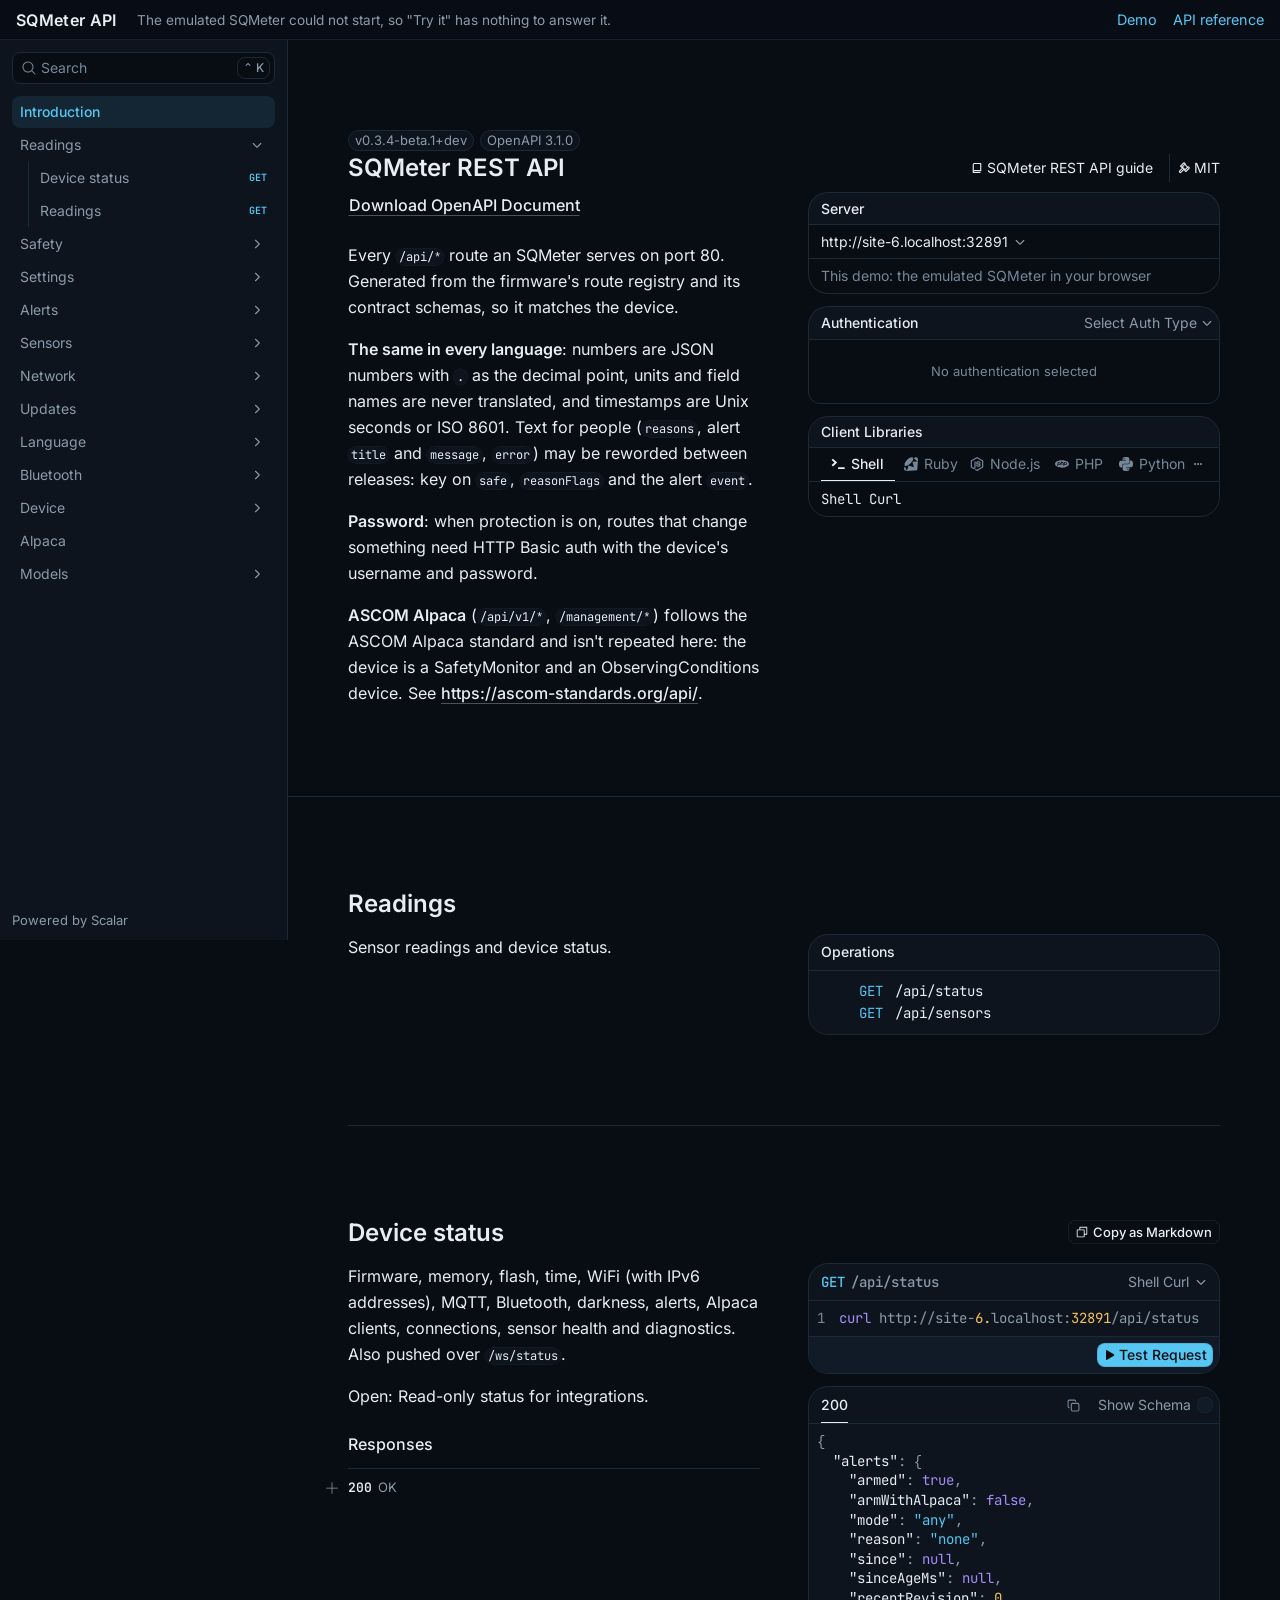
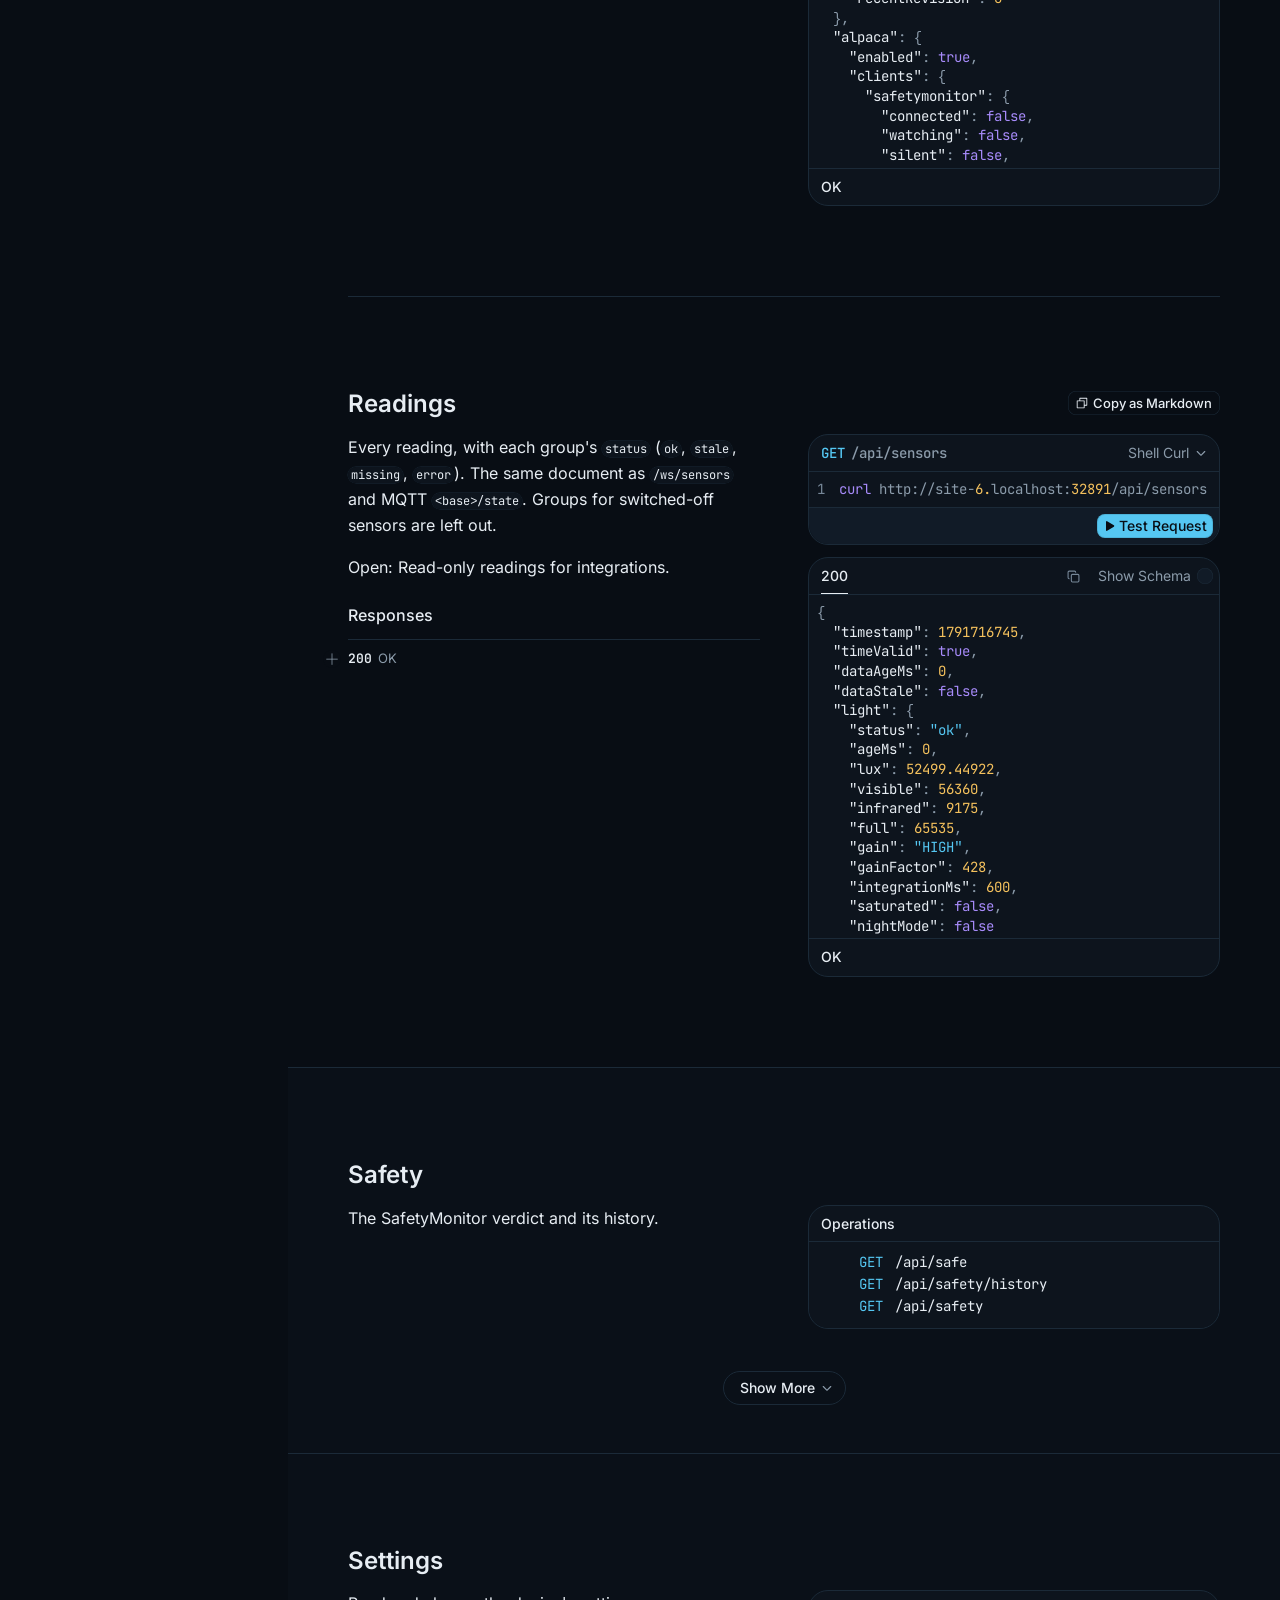
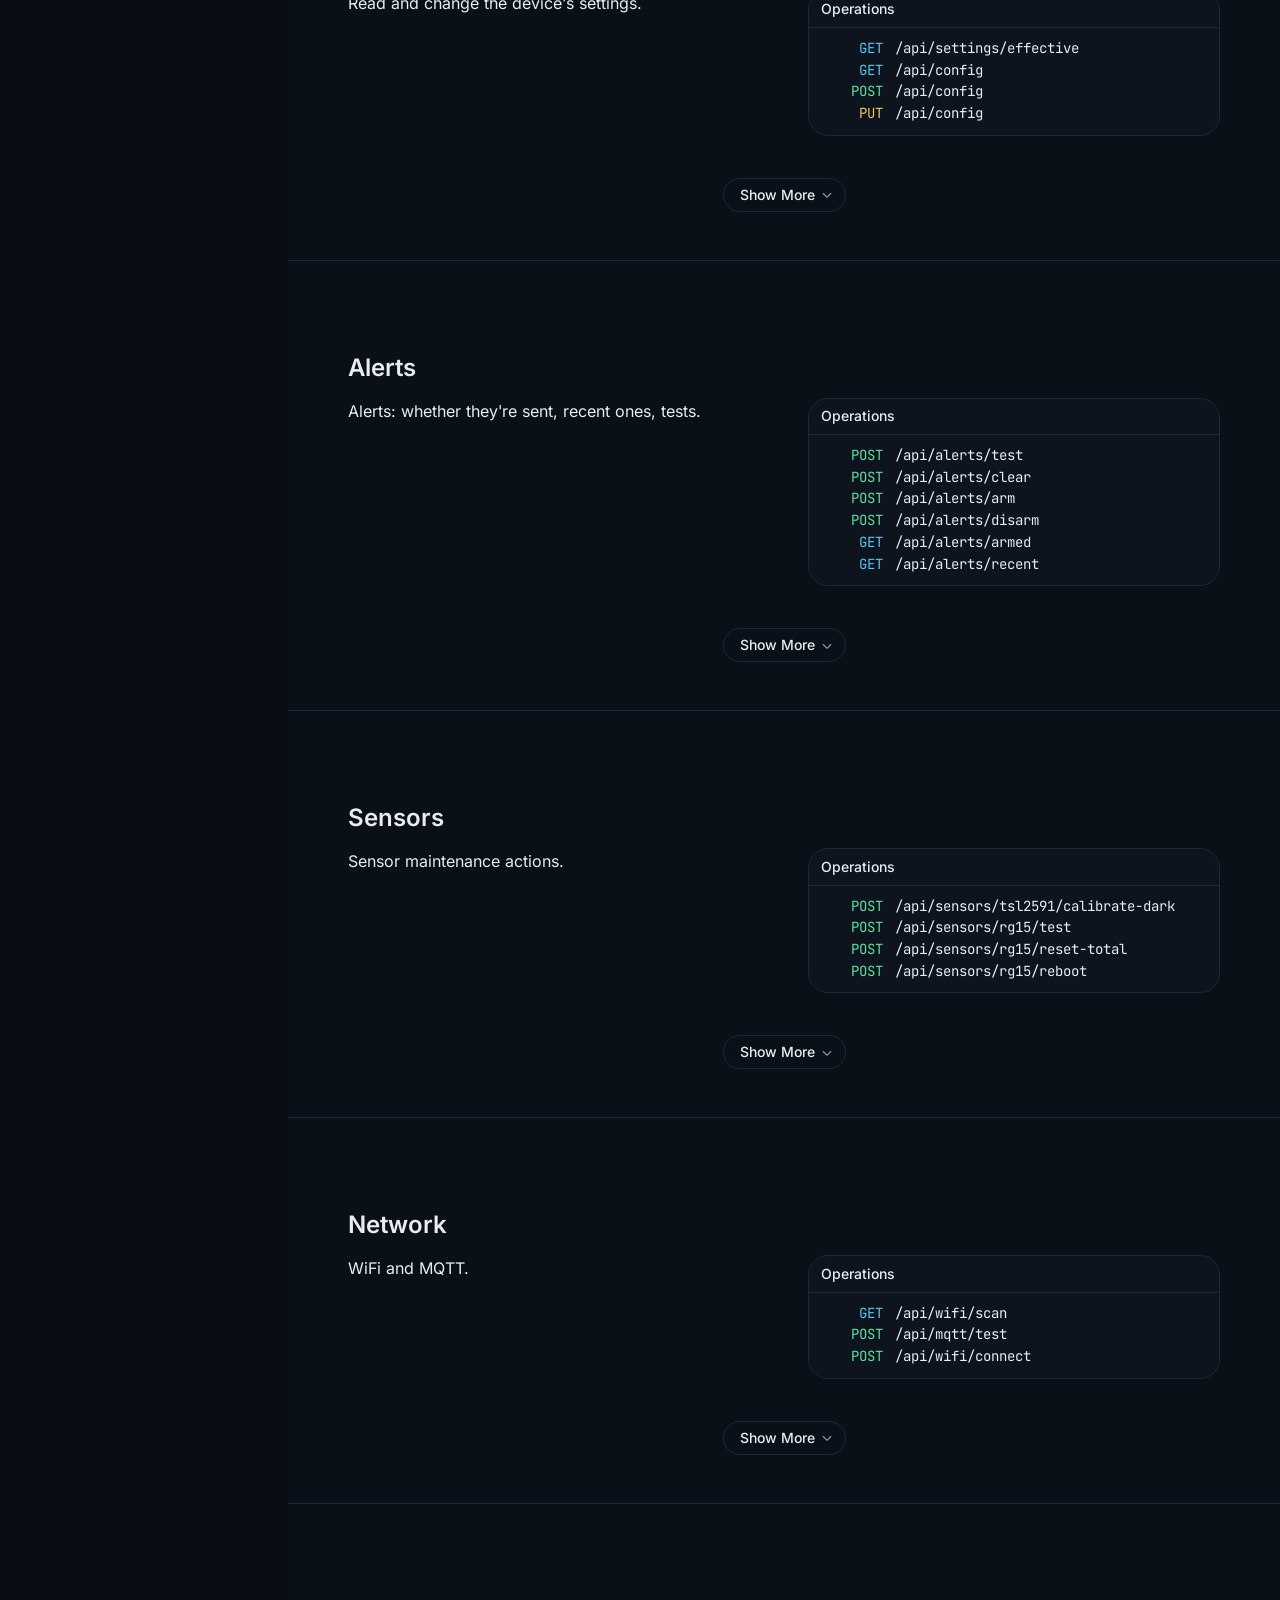
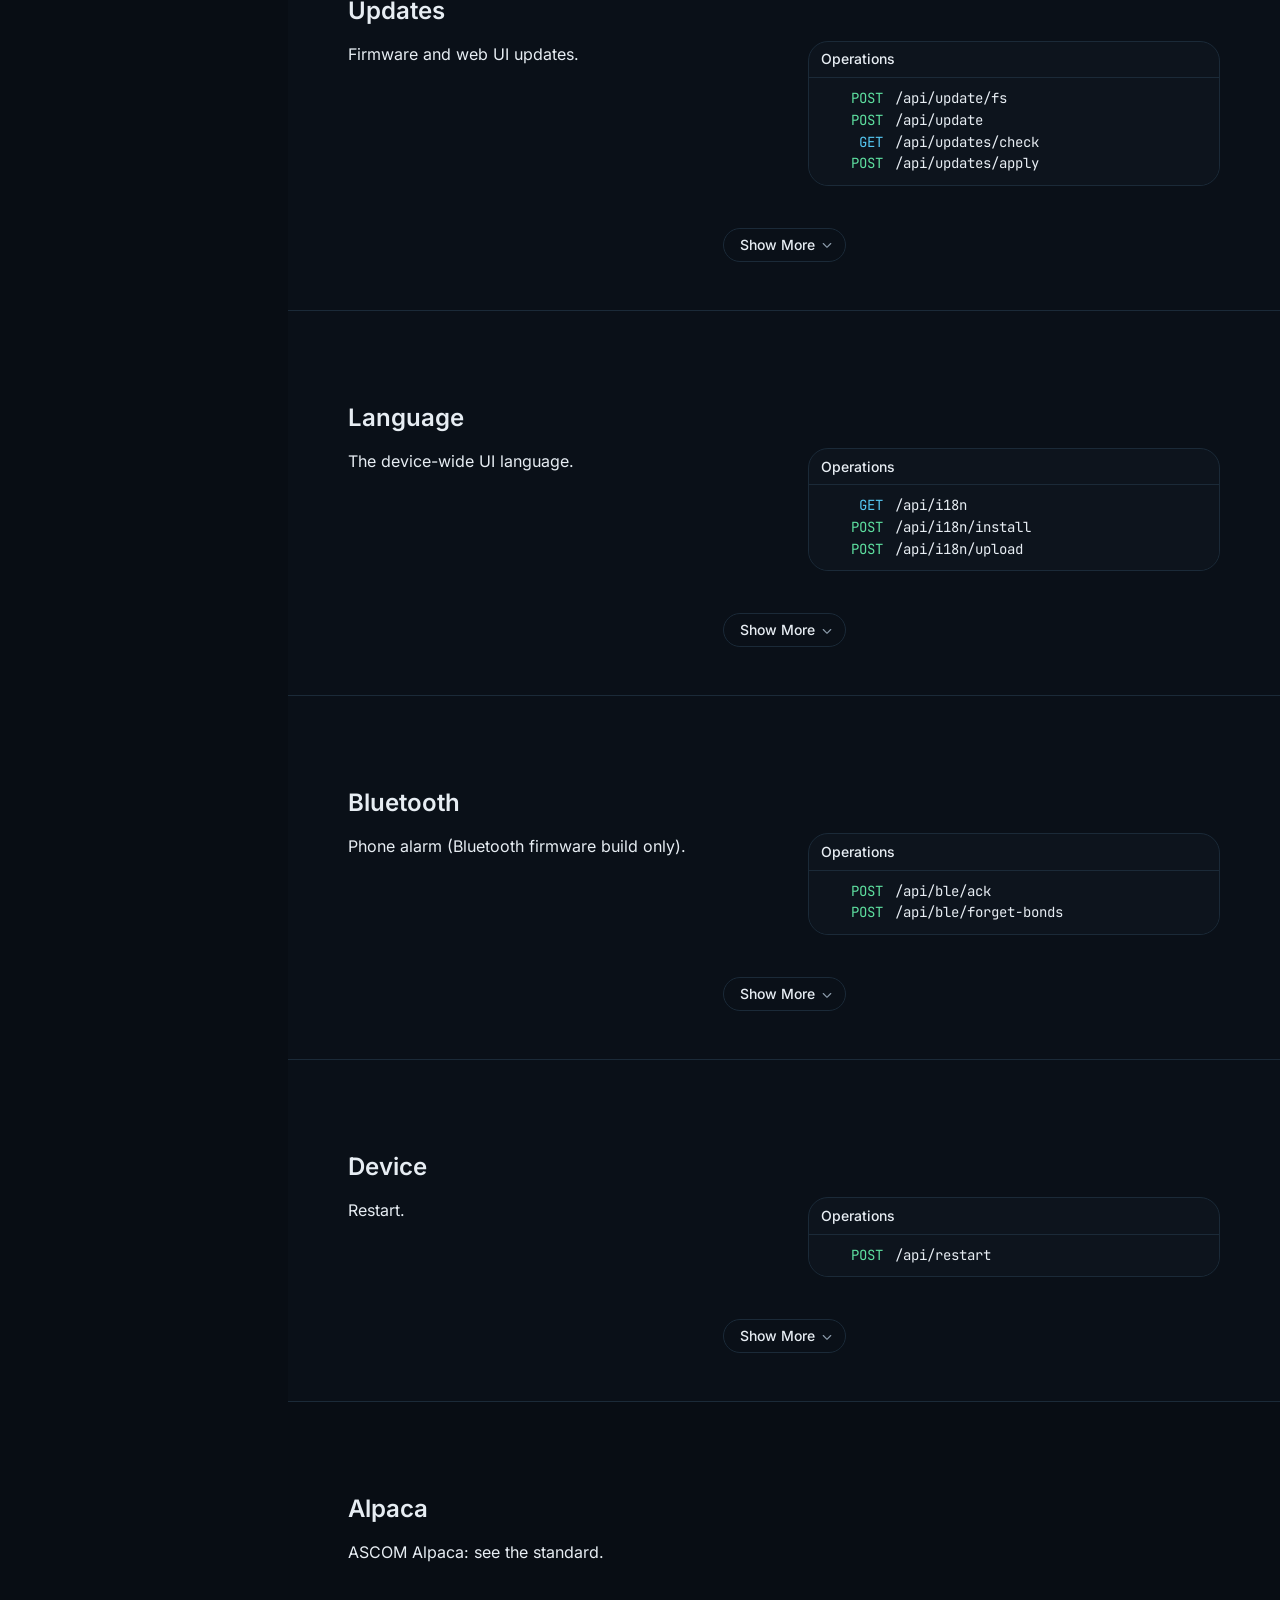
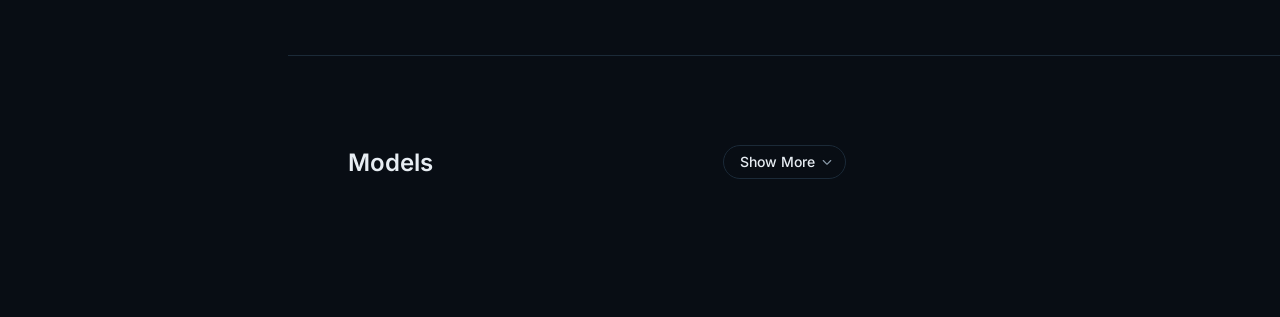
==== explorer/index.html @ 3a02ac3b "Demo from DeanJ87/SQMeter@f4f92ca0ae5bcb62dd432f204f128cf1f8c857c9 DeanJ87/SQMeter@f4f92ca0ae5bcb62d" ====
<!doctype html>
<html lang="en" class="dark-mode">
  <head>
    <meta http-equiv="Content-Security-Policy" content="default-src 'self'; connect-src 'self' ws: wss: https://ntfy.sh https://api.pushover.net; script-src 'self' 'wasm-unsafe-eval'; style-src 'self' 'unsafe-inline'; img-src 'self' data:; font-src 'self'; worker-src 'self'">
    <meta charset="UTF-8" />
    <meta name="viewport" content="width=device-width, initial-scale=1.0" />
    <meta name="description" content="Try SQMeter in your browser: the real firmware logic on an emulated device, no hardware needed." />
    <link rel="icon" type="image/svg+xml" href="../favicon.svg" />
    <link rel="icon" type="image/png" sizes="32x32" href="../favicon-32.png" />
    <title>SQMeter Demo</title>
    <script type="module" crossorigin src="/assets/explorer-Ccxjv2ho.js"></script>
    <link rel="modulepreload" crossorigin href="/assets/rolldown-runtime-DwynqlJ6.js">
    <link rel="modulepreload" crossorigin href="/assets/preload-helper-CR3Wnbtu.js">
    <link rel="modulepreload" crossorigin href="/assets/reactivity.esm-bundler-Cusk95R3.js">
    <link rel="modulepreload" crossorigin href="/assets/request-example-DVDm0joC.js">
    <link rel="modulepreload" crossorigin href="/assets/runtime-core.esm-bundler-DZ5nVUpw.js">
    <link rel="modulepreload" crossorigin href="/assets/markdown-J0YAlnKa.js">
    <link rel="modulepreload" crossorigin href="/assets/browser-DLyUGsI3.js">
    <link rel="modulepreload" crossorigin href="/assets/schemas-IX6pyisn.js">
    <link rel="modulepreload" crossorigin href="/assets/workspace-events-Dl--DY7N.js">
    <link rel="stylesheet" crossorigin href="/assets/explorer-tg4Sq6EZ.css">
    <link rel="apple-touch-icon" href="/apple-touch-icon.png" />
    <meta property="og:type" content="website" />
    <meta property="og:site_name" content="SQMeter" />
    <meta property="og:title" content="SQMeter Demo" />
    <meta property="og:description" content="Try SQMeter in your browser: the real firmware logic on an emulated device, no hardware needed." />
    <meta property="og:url" content="https://demo.sqmeter.dev/" />
    <meta property="og:image" content="https://demo.sqmeter.dev/og-card.png" />
    <meta property="og:image:width" content="1280" />
    <meta property="og:image:height" content="640" />
    <meta property="og:image:alt" content="SQMeter: open-hardware sky quality meter for the ESP32" />
    <meta name="twitter:card" content="summary_large_image" />
  </head>
  <body>
    <header class="explorer-bar">
      <span class="explorer-brand">SQMeter API</span>
      <span class="explorer-note" id="explorer-note"
        >Requests go to the demo's emulated SQMeter in this browser. Nothing is sent anywhere.</span
      >
      <nav class="explorer-links" aria-label="Explorer">
        <a href="../">Demo</a>
        <a id="explorer-docs" href="https://sqmeter.dev/api/reference/">API reference</a>
      </nav>
    </header>
    <main id="explorer" aria-label="API explorer"></main>
  </body>
</html>
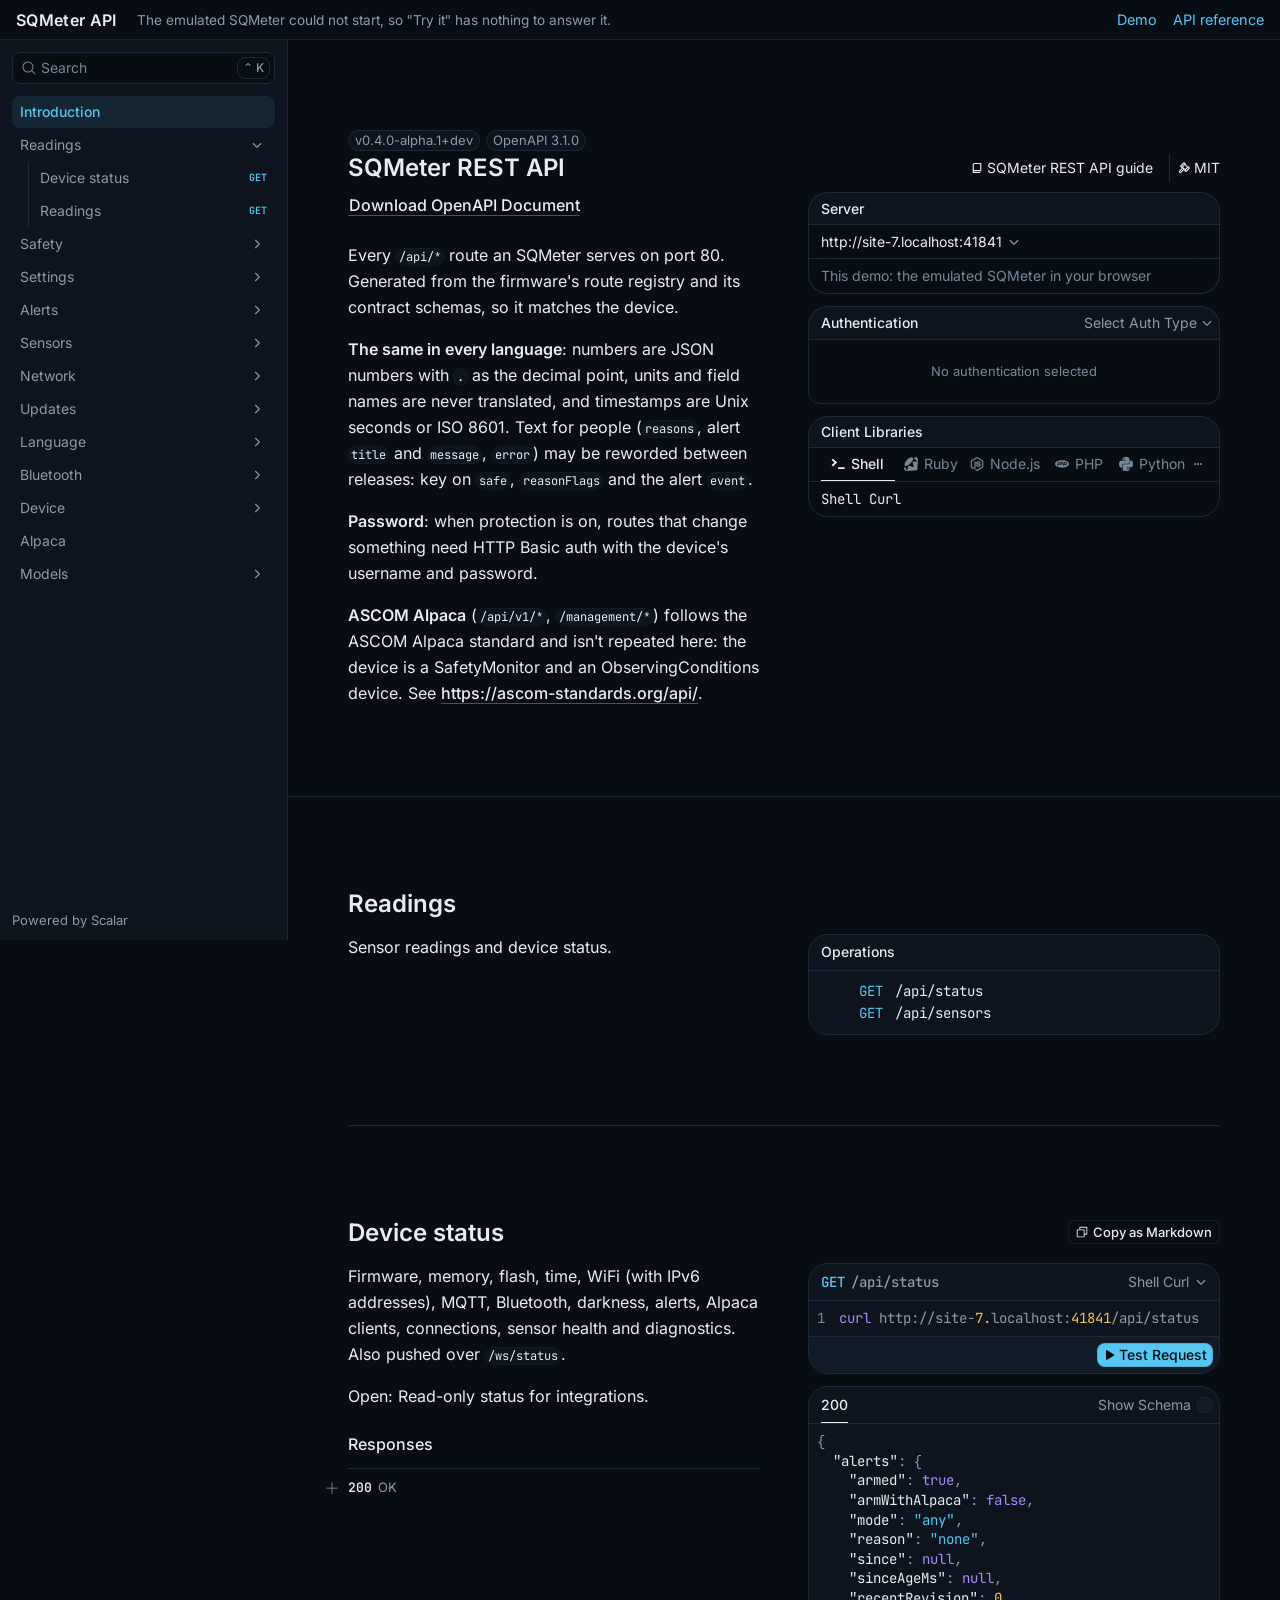
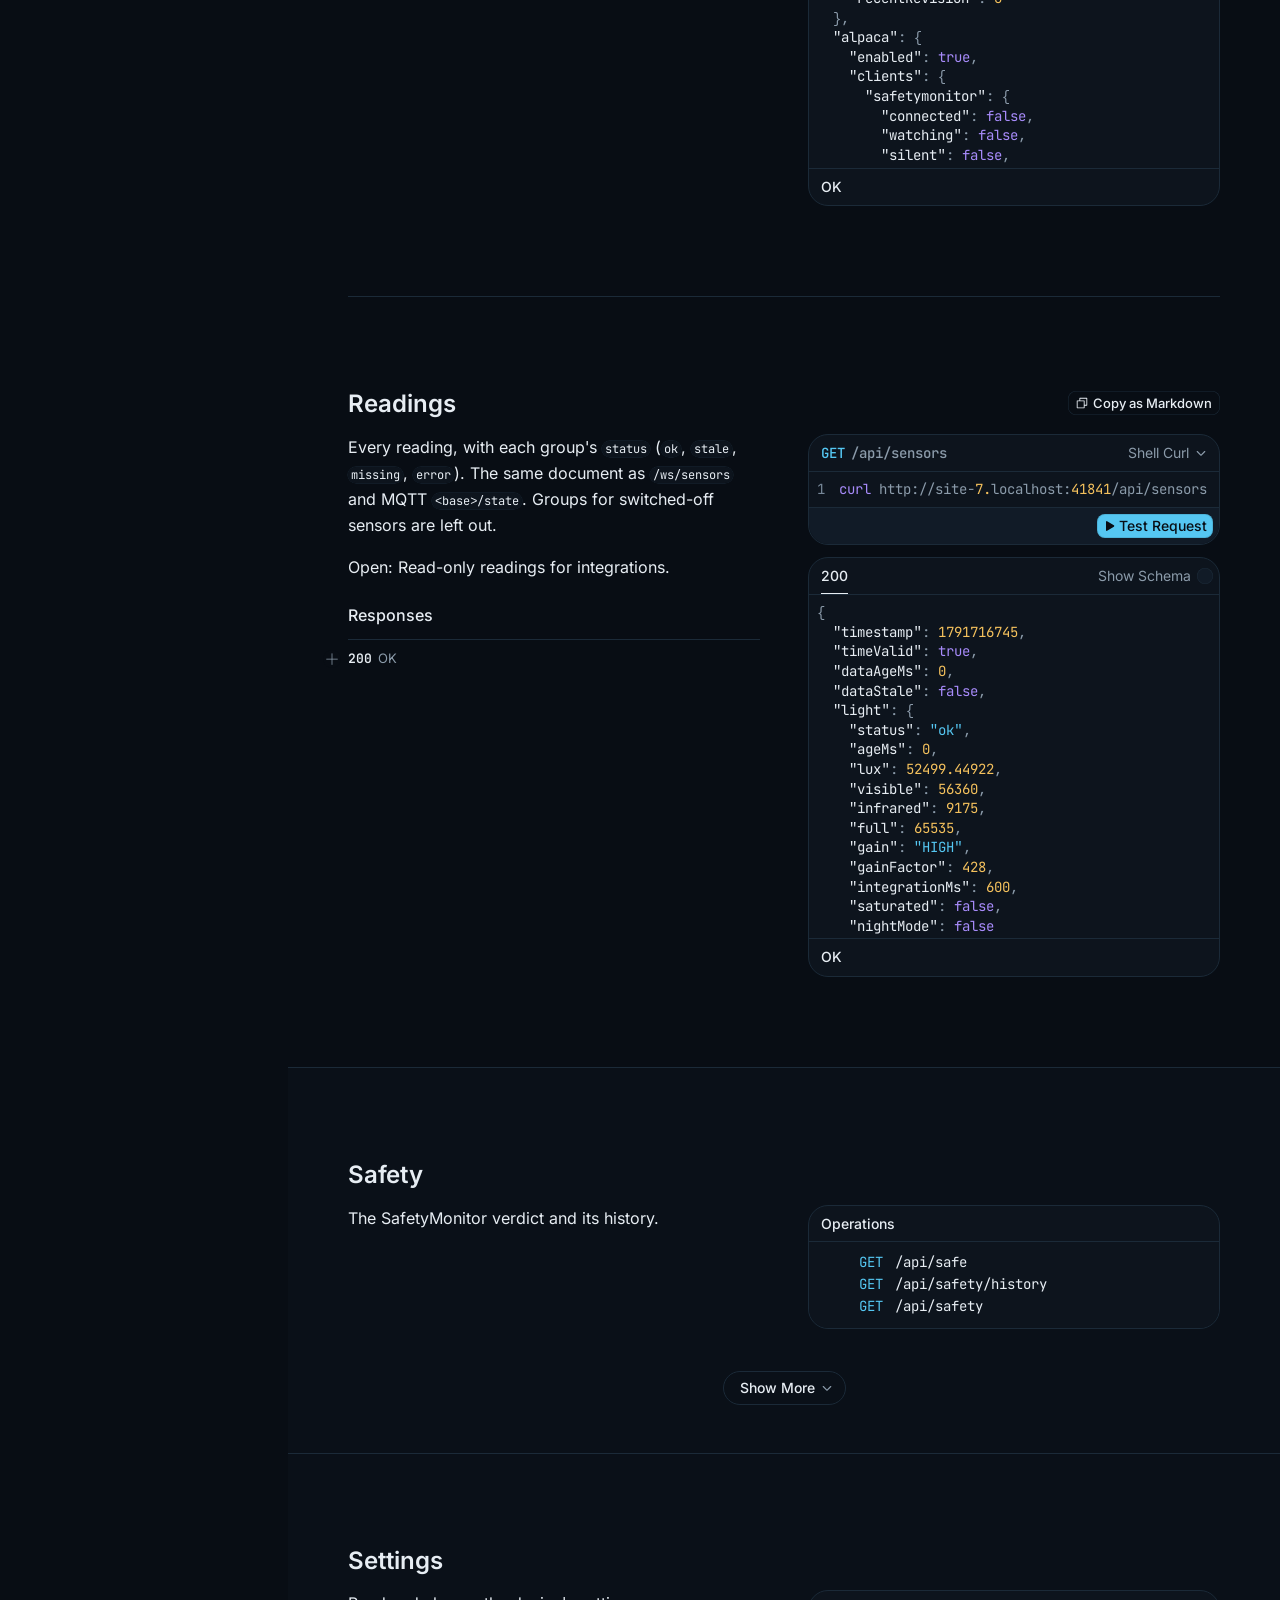
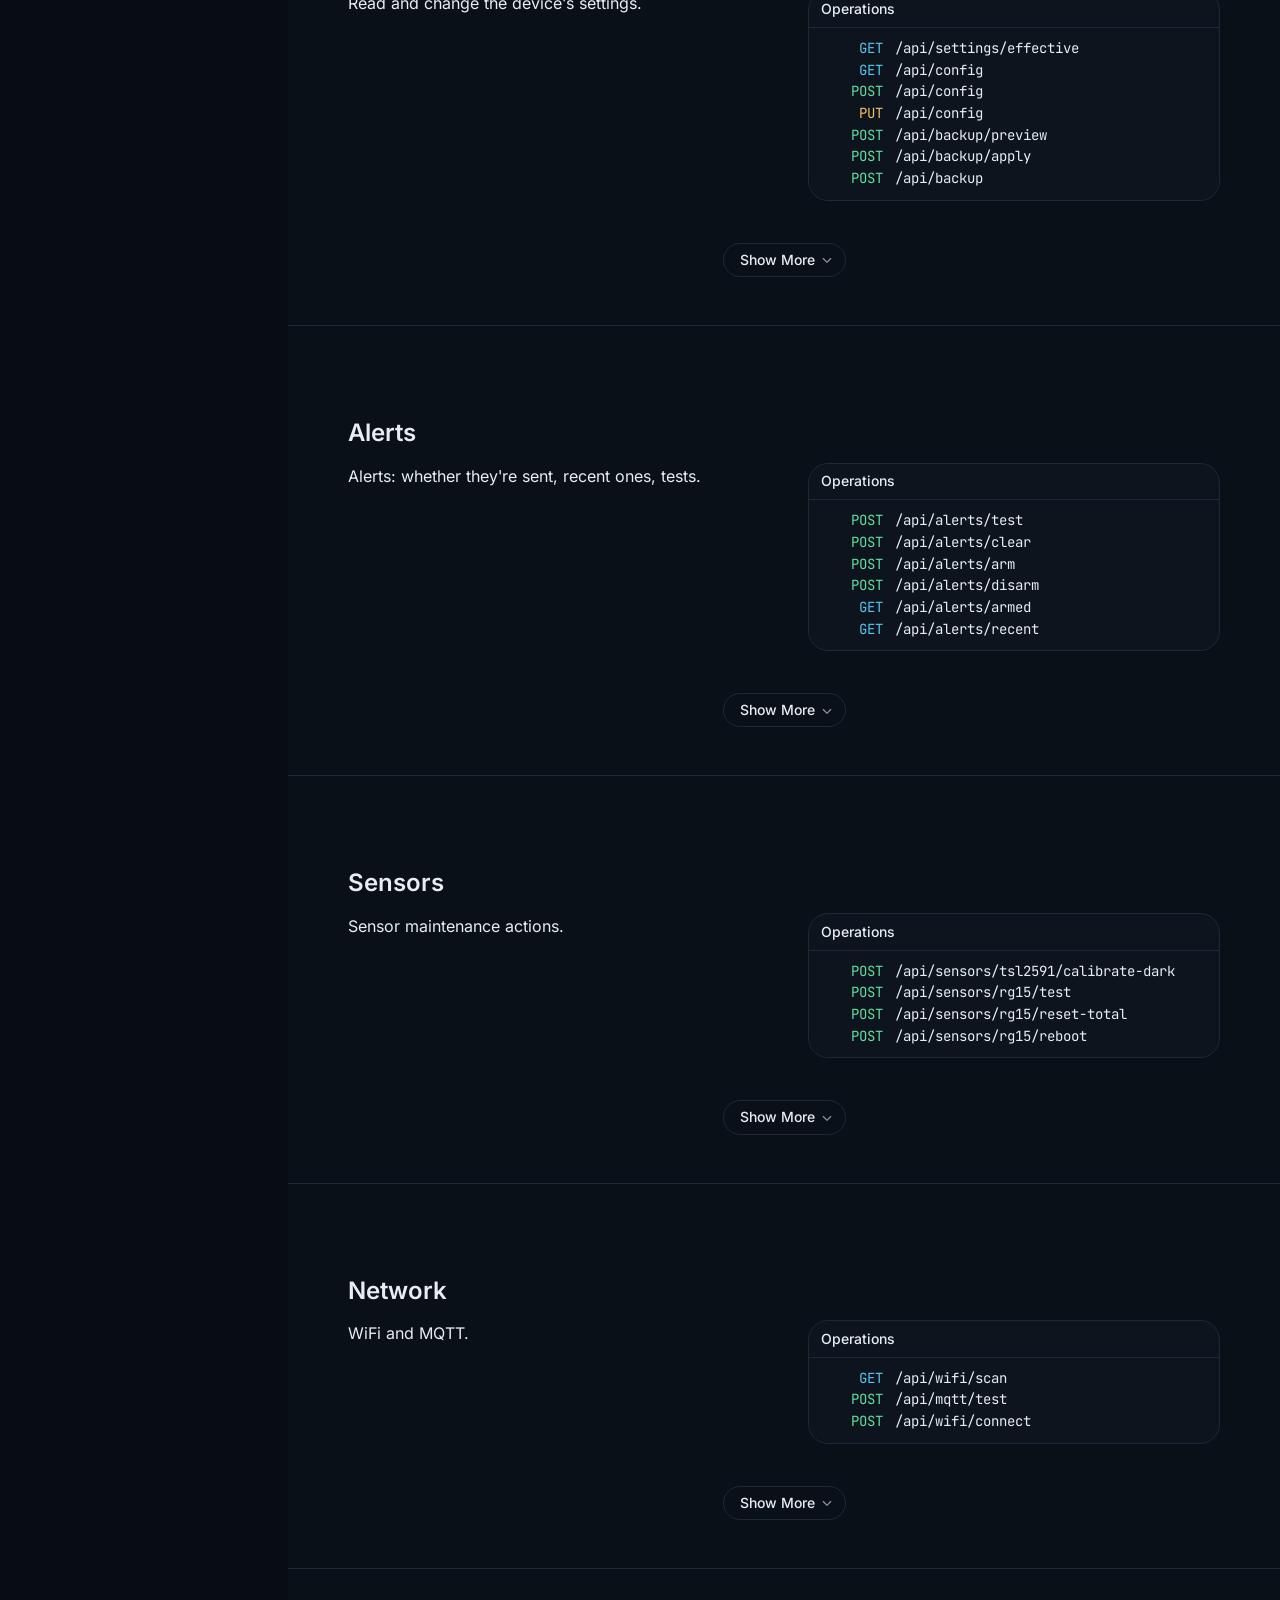
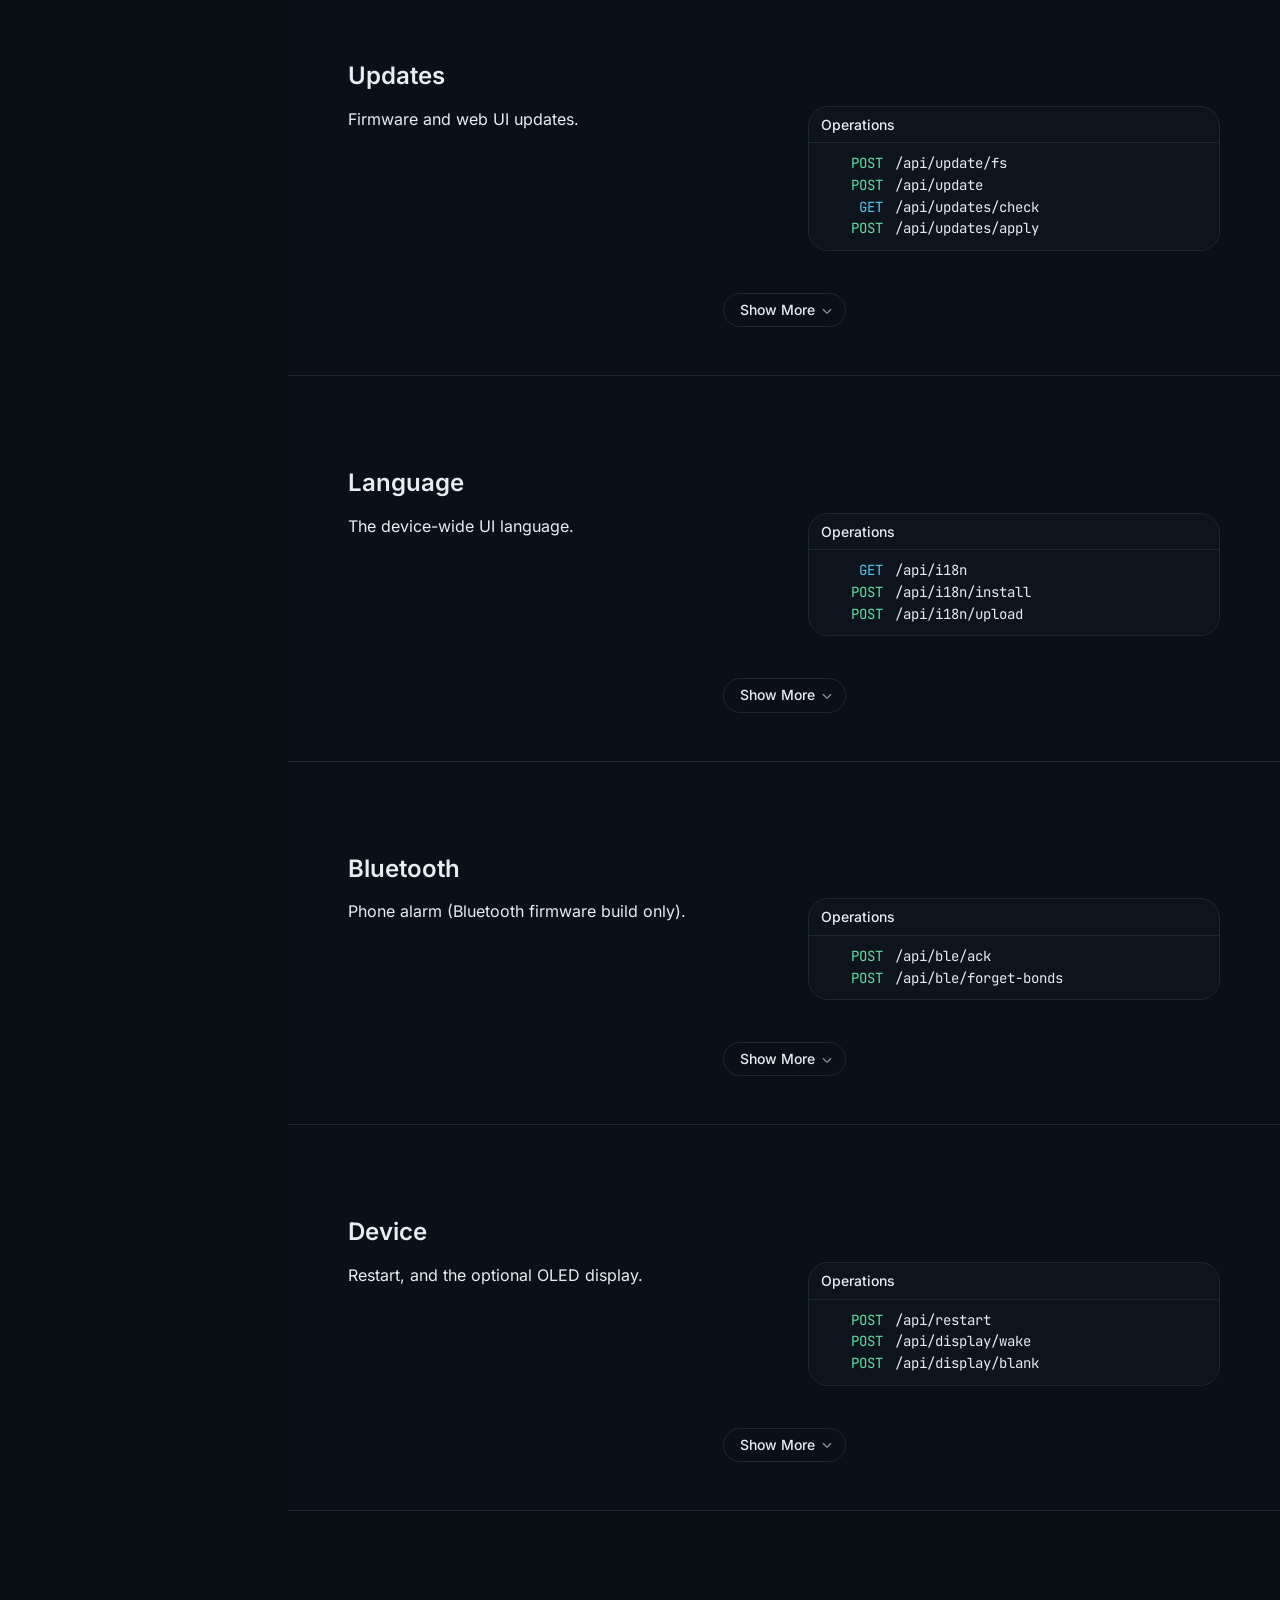
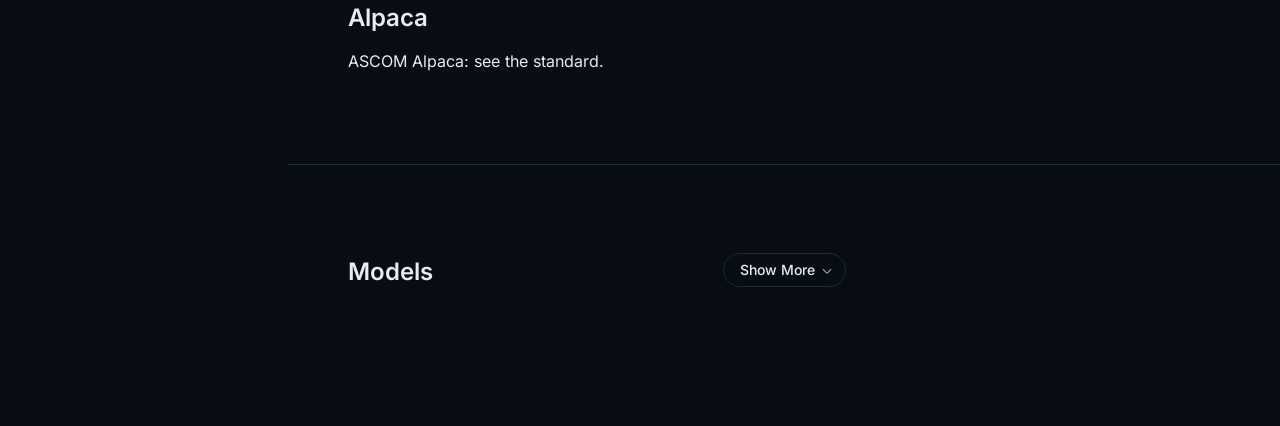
==== commit e260fae8: "Demo from DeanJ87/SQMeter@908d127d90614e9f1efe5915acbbc995525ab1c3 DeanJ87/SQMeter@908d127d90614e9f1" ====
--- a/explorer/index.html
+++ b/explorer/index.html
@@ -8,17 +8,17 @@
     <link rel="icon" type="image/svg+xml" href="../favicon.svg" />
     <link rel="icon" type="image/png" sizes="32x32" href="../favicon-32.png" />
     <title>SQMeter Demo</title>
-    <script type="module" crossorigin src="/assets/explorer-Ccxjv2ho.js"></script>
-    <link rel="modulepreload" crossorigin href="/assets/rolldown-runtime-DwynqlJ6.js">
-    <link rel="modulepreload" crossorigin href="/assets/preload-helper-CR3Wnbtu.js">
+    <script type="module" crossorigin src="/assets/explorer-Cro9qjR5.js"></script>
+    <link rel="modulepreload" crossorigin href="/assets/rolldown-runtime-DcNxTHDL.js">
+    <link rel="modulepreload" crossorigin href="/assets/preload-helper-D2_Bp7IV.js">
     <link rel="modulepreload" crossorigin href="/assets/reactivity.esm-bundler-Cusk95R3.js">
-    <link rel="modulepreload" crossorigin href="/assets/request-example-DVDm0joC.js">
-    <link rel="modulepreload" crossorigin href="/assets/runtime-core.esm-bundler-DZ5nVUpw.js">
-    <link rel="modulepreload" crossorigin href="/assets/markdown-J0YAlnKa.js">
-    <link rel="modulepreload" crossorigin href="/assets/browser-DLyUGsI3.js">
+    <link rel="modulepreload" crossorigin href="/assets/slugger-BxZCzVq-.js">
+    <link rel="modulepreload" crossorigin href="/assets/runtime-core.esm-bundler-D2pYMorv.js">
+    <link rel="modulepreload" crossorigin href="/assets/markdown-BnHeW0U_.js">
+    <link rel="modulepreload" crossorigin href="/assets/browser-DCuMB5OQ.js">
     <link rel="modulepreload" crossorigin href="/assets/schemas-IX6pyisn.js">
-    <link rel="modulepreload" crossorigin href="/assets/workspace-events-Dl--DY7N.js">
-    <link rel="stylesheet" crossorigin href="/assets/explorer-tg4Sq6EZ.css">
+    <link rel="modulepreload" crossorigin href="/assets/workspace-events-CCbs5kCu.js">
+    <link rel="stylesheet" crossorigin href="/assets/explorer-CVjiwt5N.css">
     <link rel="apple-touch-icon" href="/apple-touch-icon.png" />
     <meta property="og:type" content="website" />
     <meta property="og:site_name" content="SQMeter" />
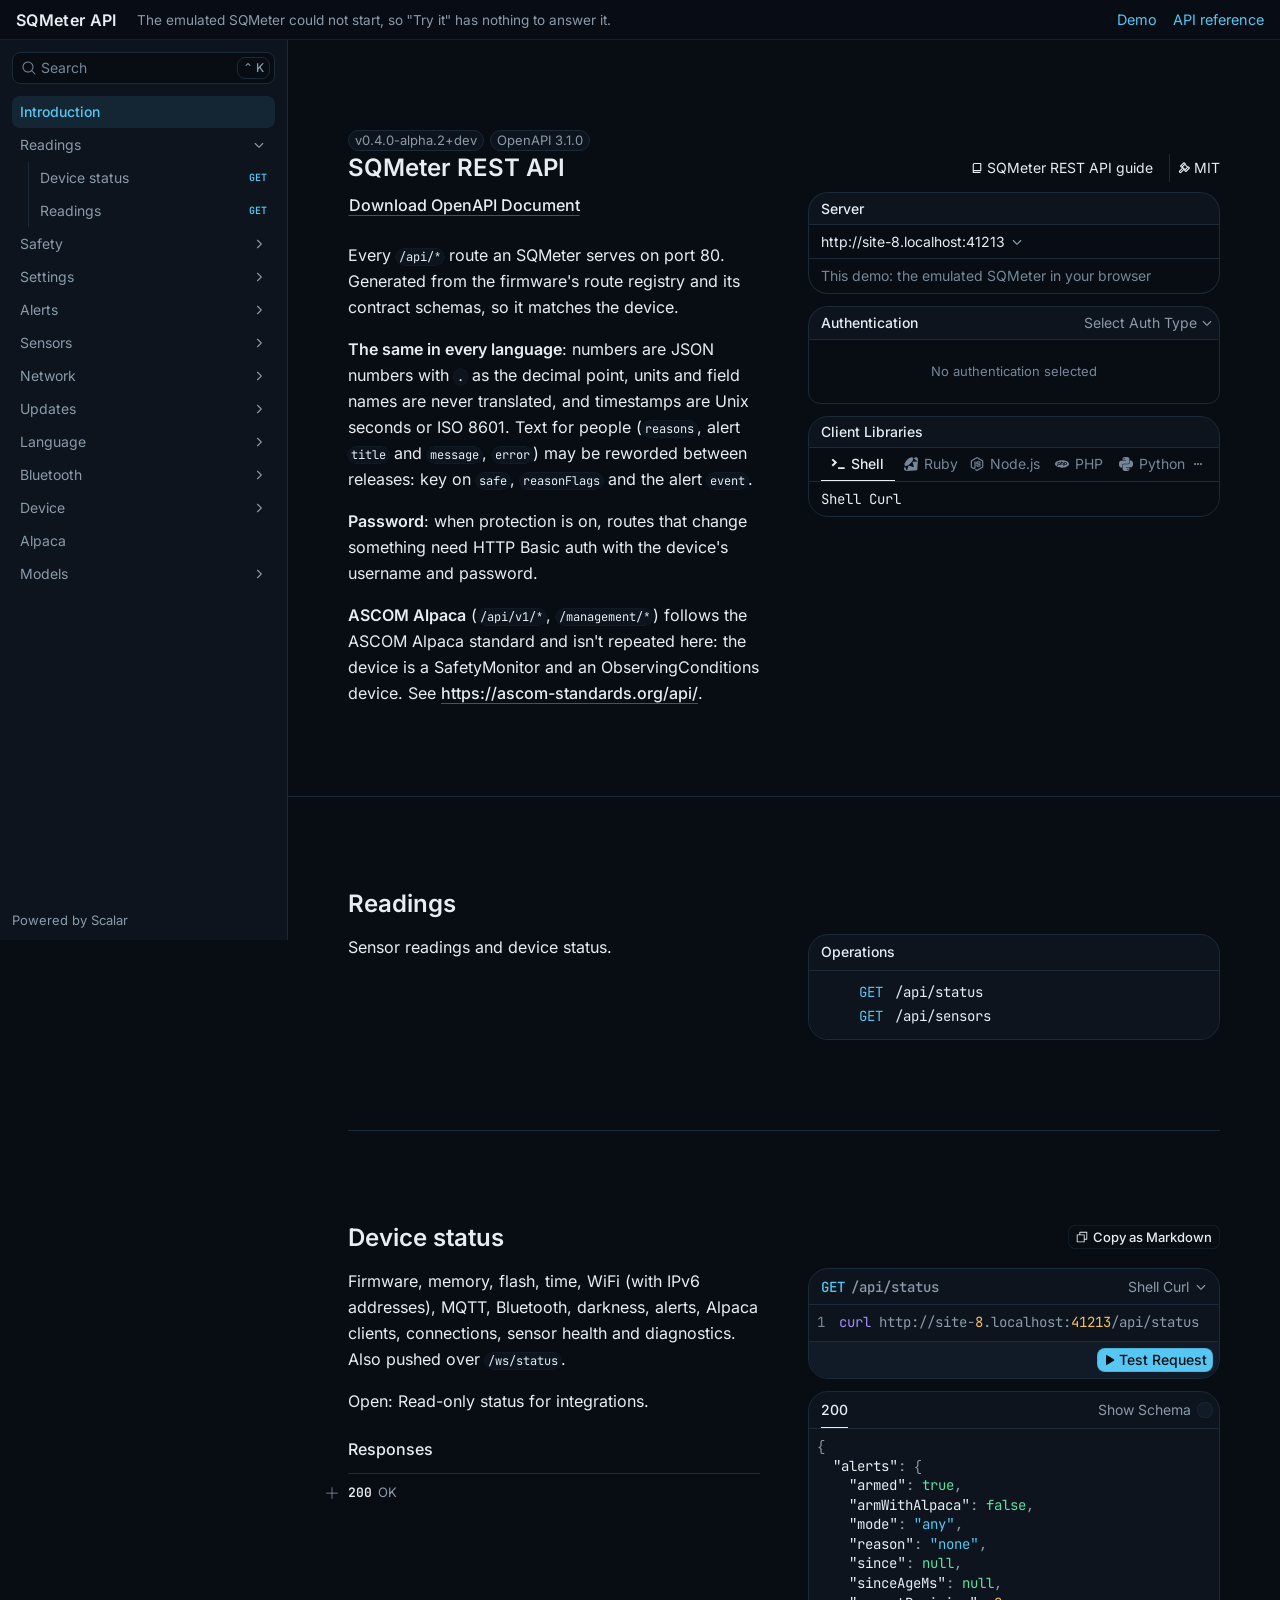
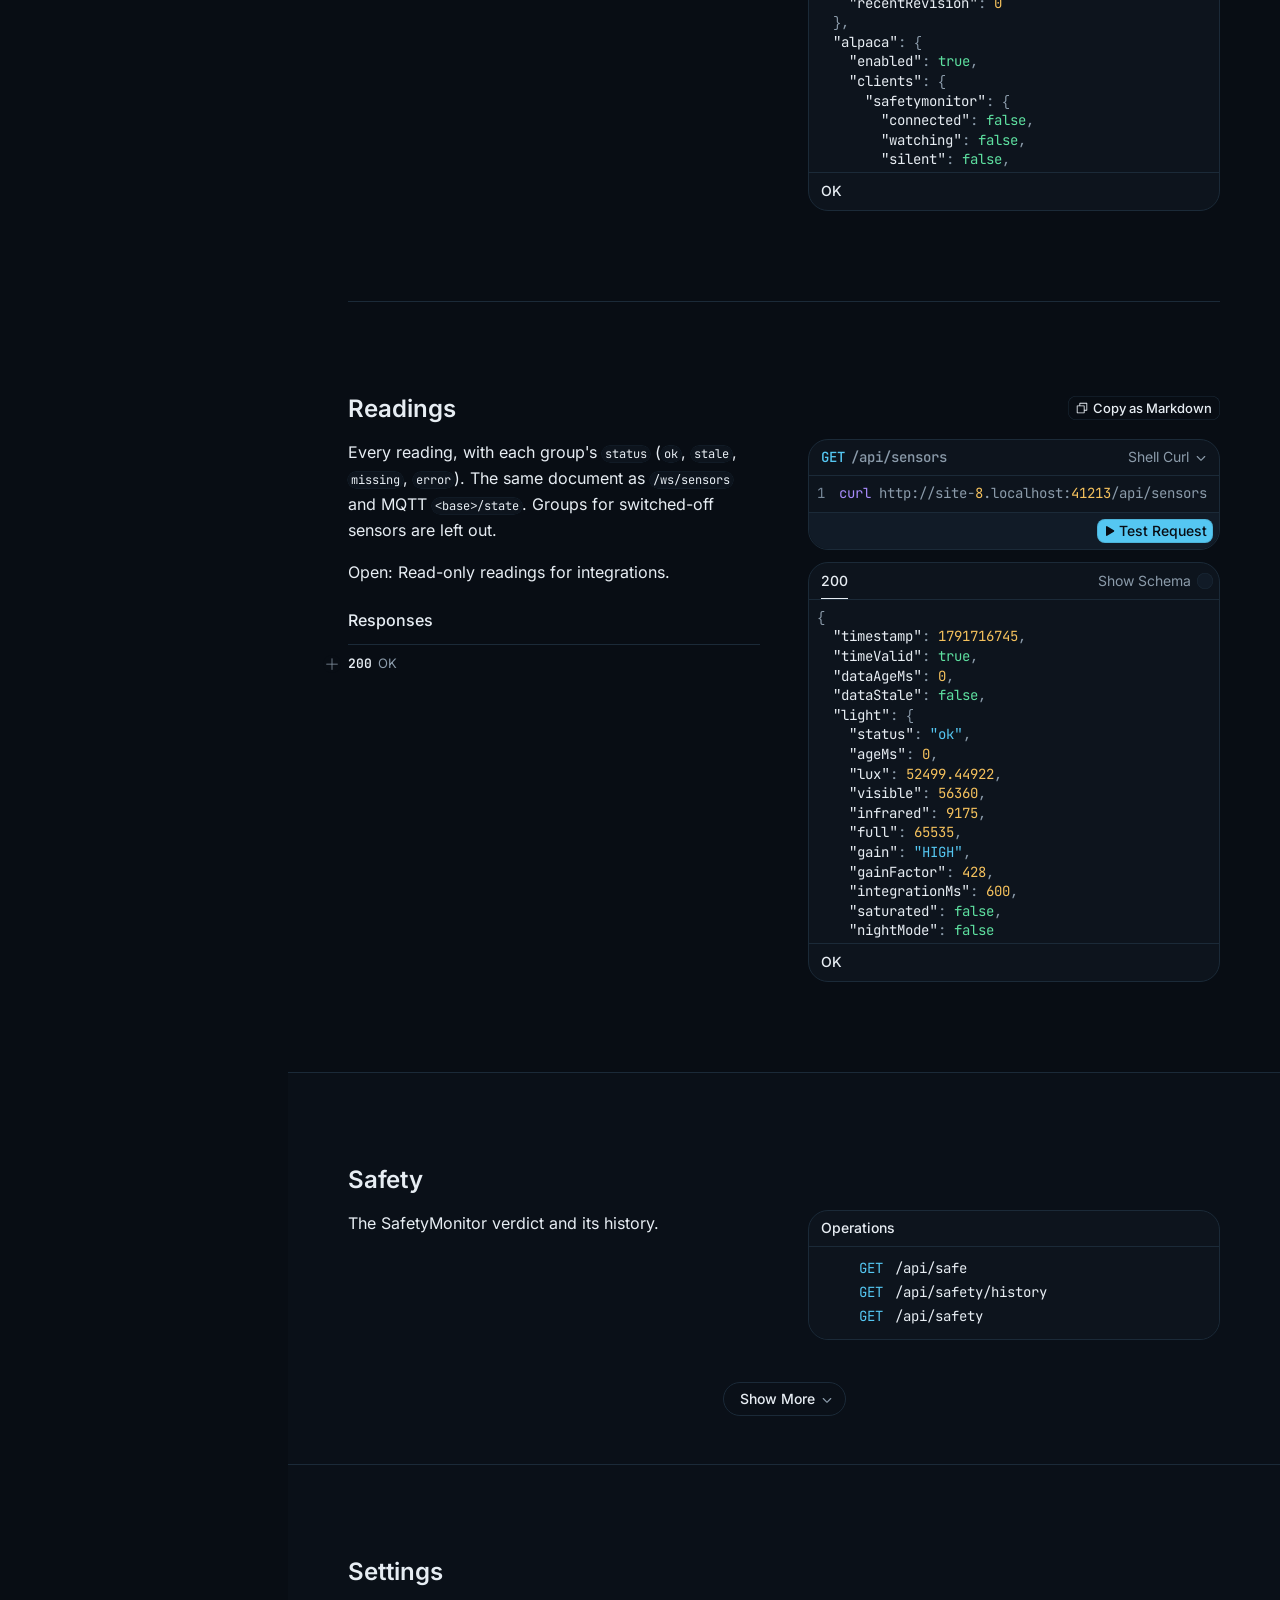
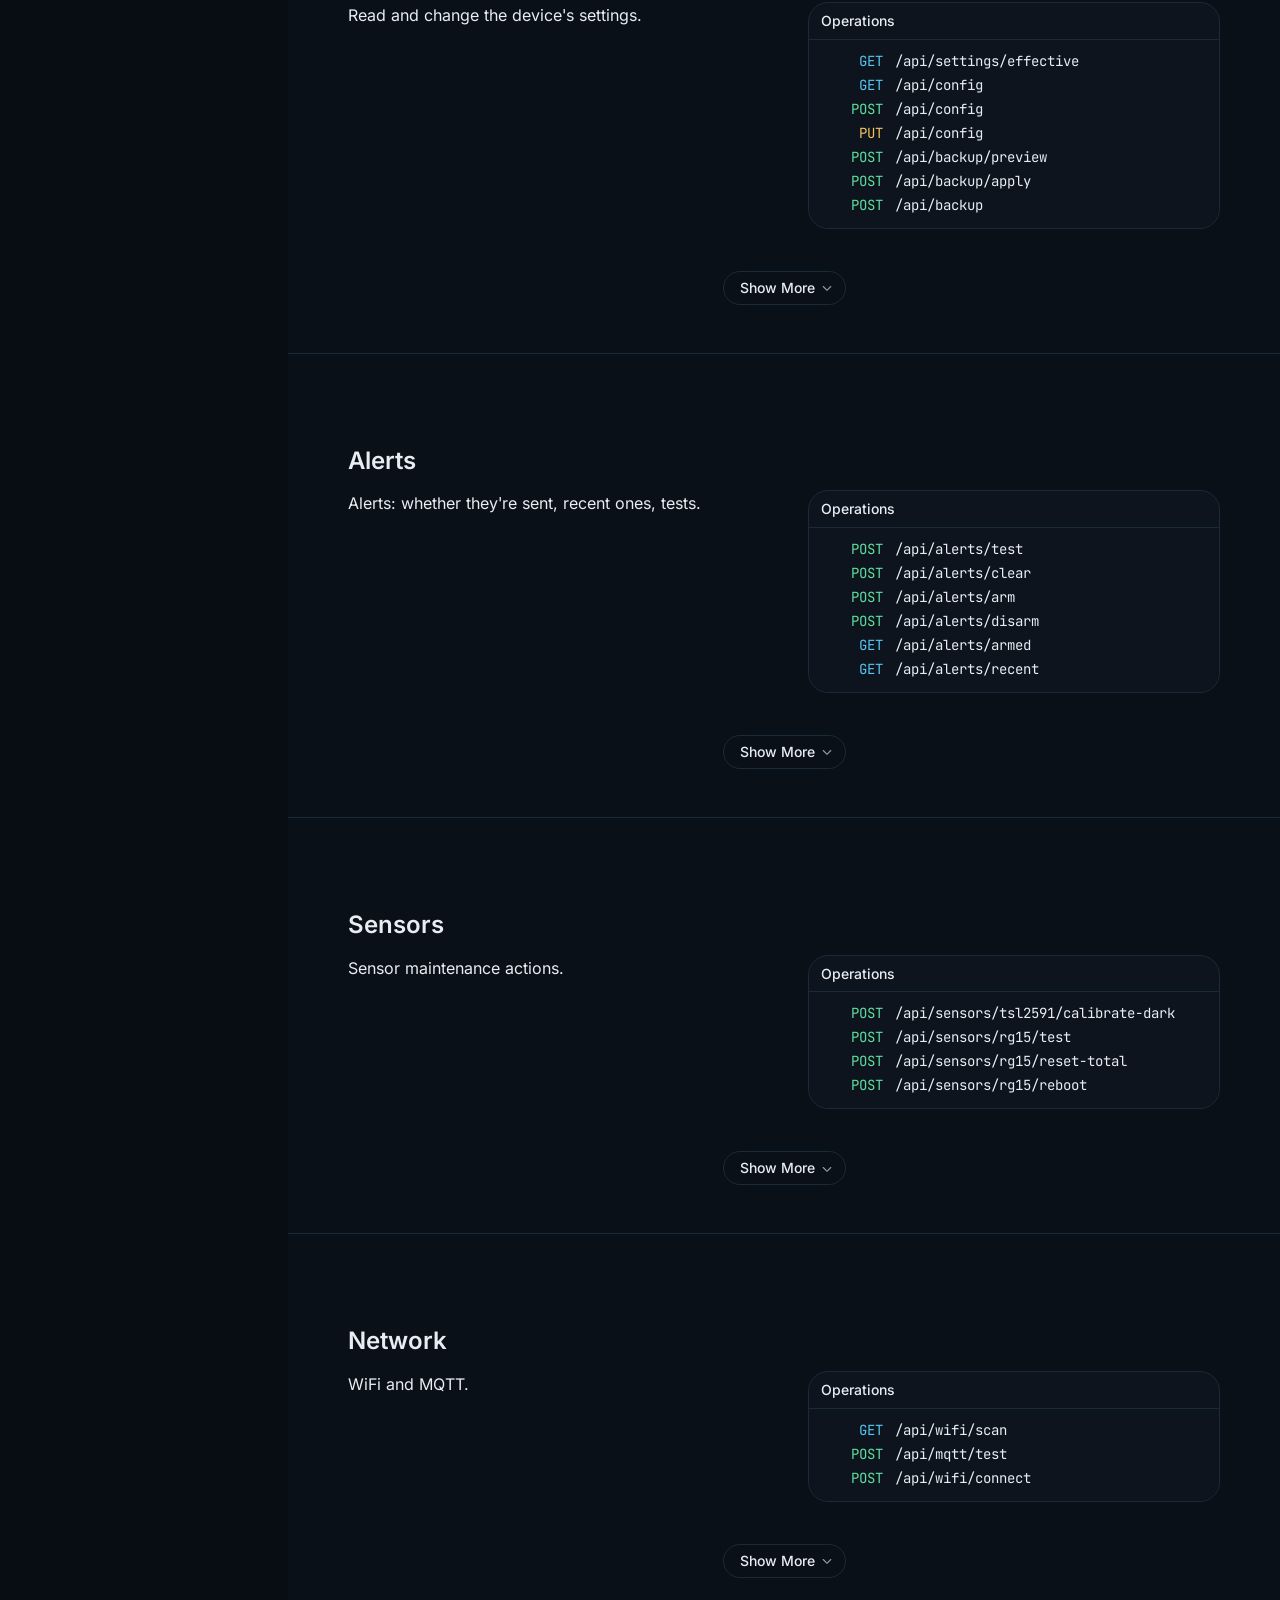
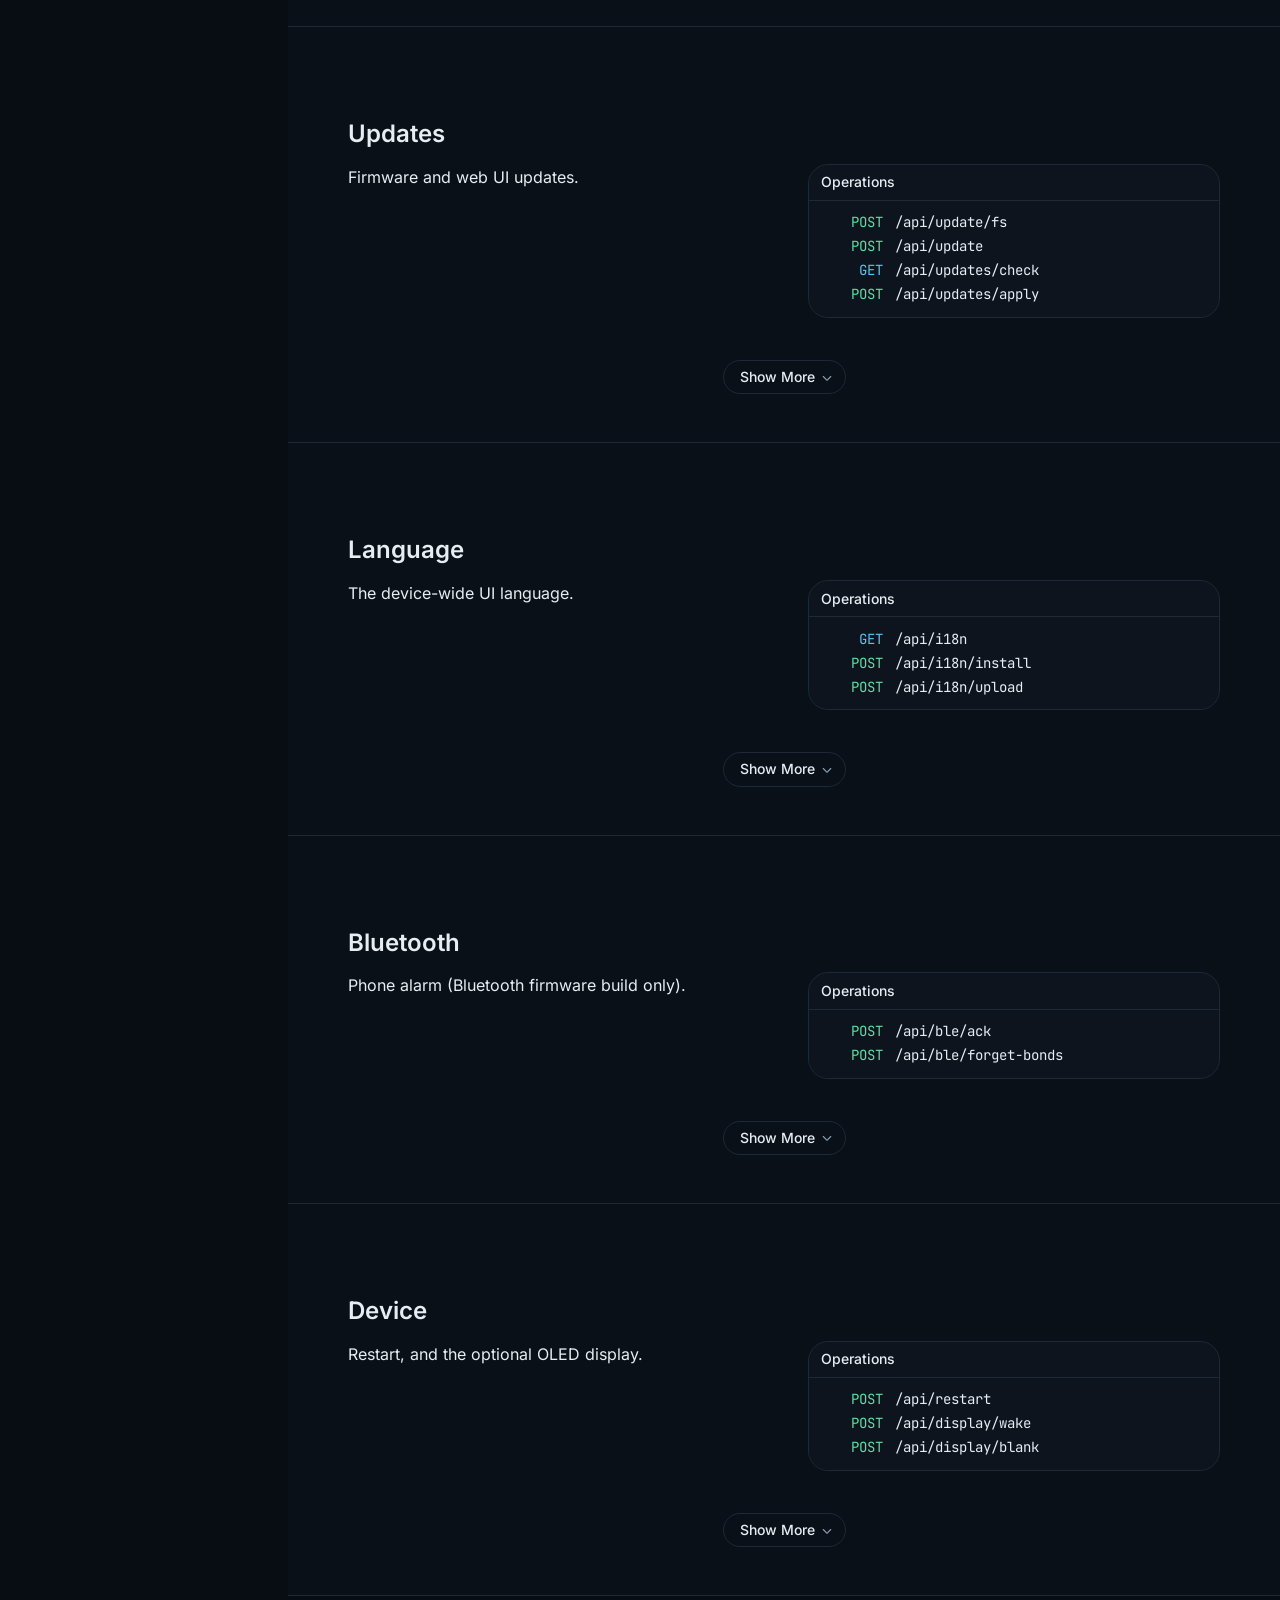
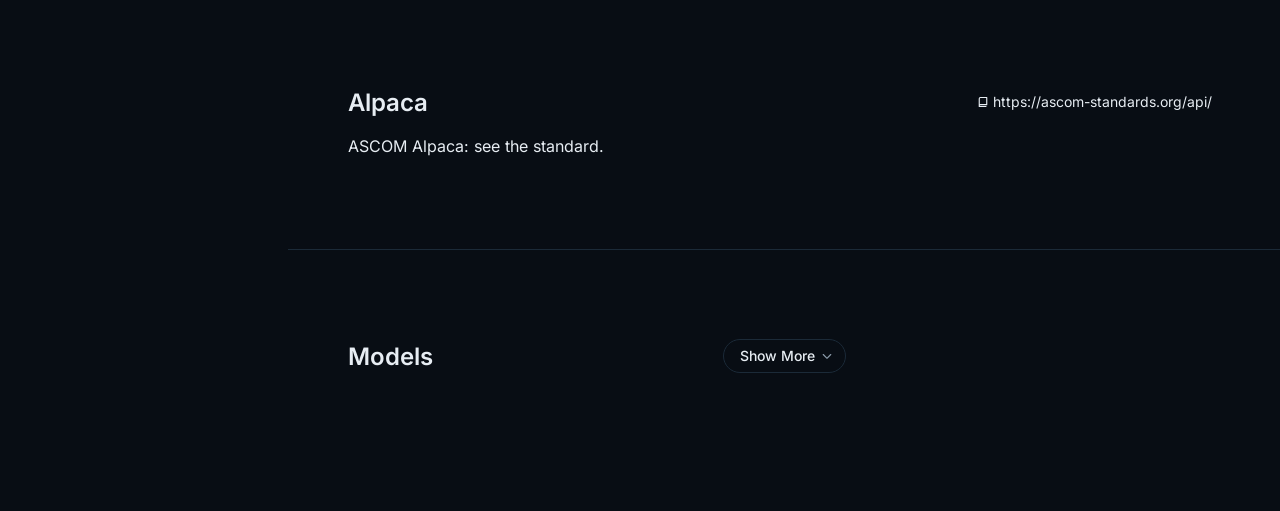
==== commit 8bfe3474: "Demo from DeanJ87/SQMeter@877208bd7021ec8afd3b20cc8cce990caa88c8a2 DeanJ87/SQMeter@877208bd7021ec8af" ====
--- a/explorer/index.html
+++ b/explorer/index.html
@@ -8,17 +8,23 @@
     <link rel="icon" type="image/svg+xml" href="../favicon.svg" />
     <link rel="icon" type="image/png" sizes="32x32" href="../favicon-32.png" />
     <title>SQMeter Demo</title>
-    <script type="module" crossorigin src="/assets/explorer-Cro9qjR5.js"></script>
+    <script type="module" crossorigin src="/assets/explorer-Bv31Fkvz.js"></script>
     <link rel="modulepreload" crossorigin href="/assets/rolldown-runtime-DcNxTHDL.js">
     <link rel="modulepreload" crossorigin href="/assets/preload-helper-D2_Bp7IV.js">
-    <link rel="modulepreload" crossorigin href="/assets/reactivity.esm-bundler-Cusk95R3.js">
-    <link rel="modulepreload" crossorigin href="/assets/slugger-BxZCzVq-.js">
-    <link rel="modulepreload" crossorigin href="/assets/runtime-core.esm-bundler-D2pYMorv.js">
-    <link rel="modulepreload" crossorigin href="/assets/markdown-BnHeW0U_.js">
+    <link rel="modulepreload" crossorigin href="/assets/reactivity.esm-bundler-B2GH8O3Q.js">
+    <link rel="modulepreload" crossorigin href="/assets/redirect-to-proxy-Dpzmdm4K.js">
+    <link rel="modulepreload" crossorigin href="/assets/runtime-core.esm-bundler-B89um9TU.js">
+    <link rel="modulepreload" crossorigin href="/assets/markdown-DQySWKyn.js">
+    <link rel="modulepreload" crossorigin href="/assets/ScalarTooltip-B0hjbZxM.js">
+    <link rel="modulepreload" crossorigin href="/assets/use-localization-BvZMzm5Q.js">
+    <link rel="modulepreload" crossorigin href="/assets/ScalarCombobox-DpJnlsrI.js">
+    <link rel="modulepreload" crossorigin href="/assets/slugger-587NQYcW.js">
+    <link rel="modulepreload" crossorigin href="/assets/parse-json-pointer-segments-BN5qOE8q.js">
     <link rel="modulepreload" crossorigin href="/assets/browser-DCuMB5OQ.js">
-    <link rel="modulepreload" crossorigin href="/assets/schemas-IX6pyisn.js">
-    <link rel="modulepreload" crossorigin href="/assets/workspace-events-CCbs5kCu.js">
-    <link rel="stylesheet" crossorigin href="/assets/explorer-CVjiwt5N.css">
+    <link rel="modulepreload" crossorigin href="/assets/schemas-BaSB5adi.js">
+    <link rel="modulepreload" crossorigin href="/assets/workspace-events-5CF_83ko.js">
+    <link rel="modulepreload" crossorigin href="/assets/set-cookie-uvGR2sO_.js">
+    <link rel="stylesheet" crossorigin href="/assets/explorer-BH6Y7LlO.css">
     <link rel="apple-touch-icon" href="/apple-touch-icon.png" />
     <meta property="og:type" content="website" />
     <meta property="og:site_name" content="SQMeter" />
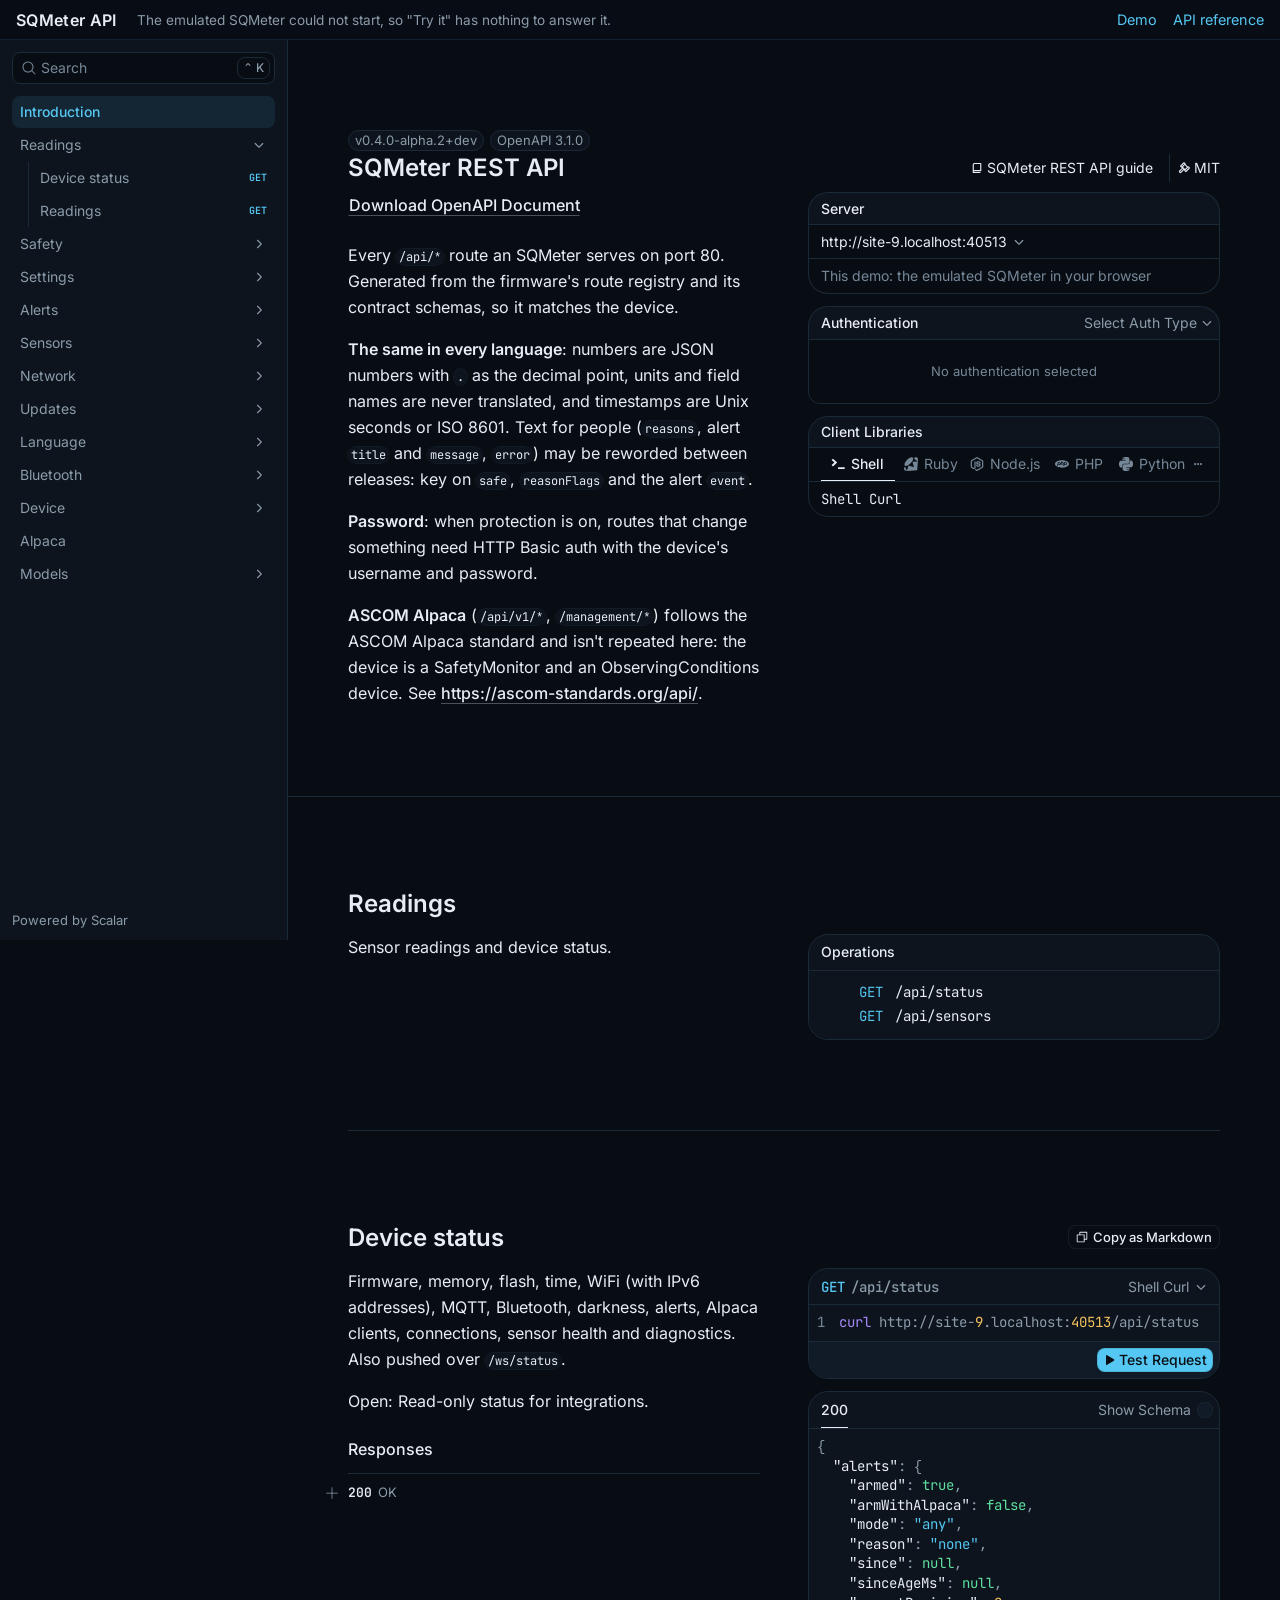
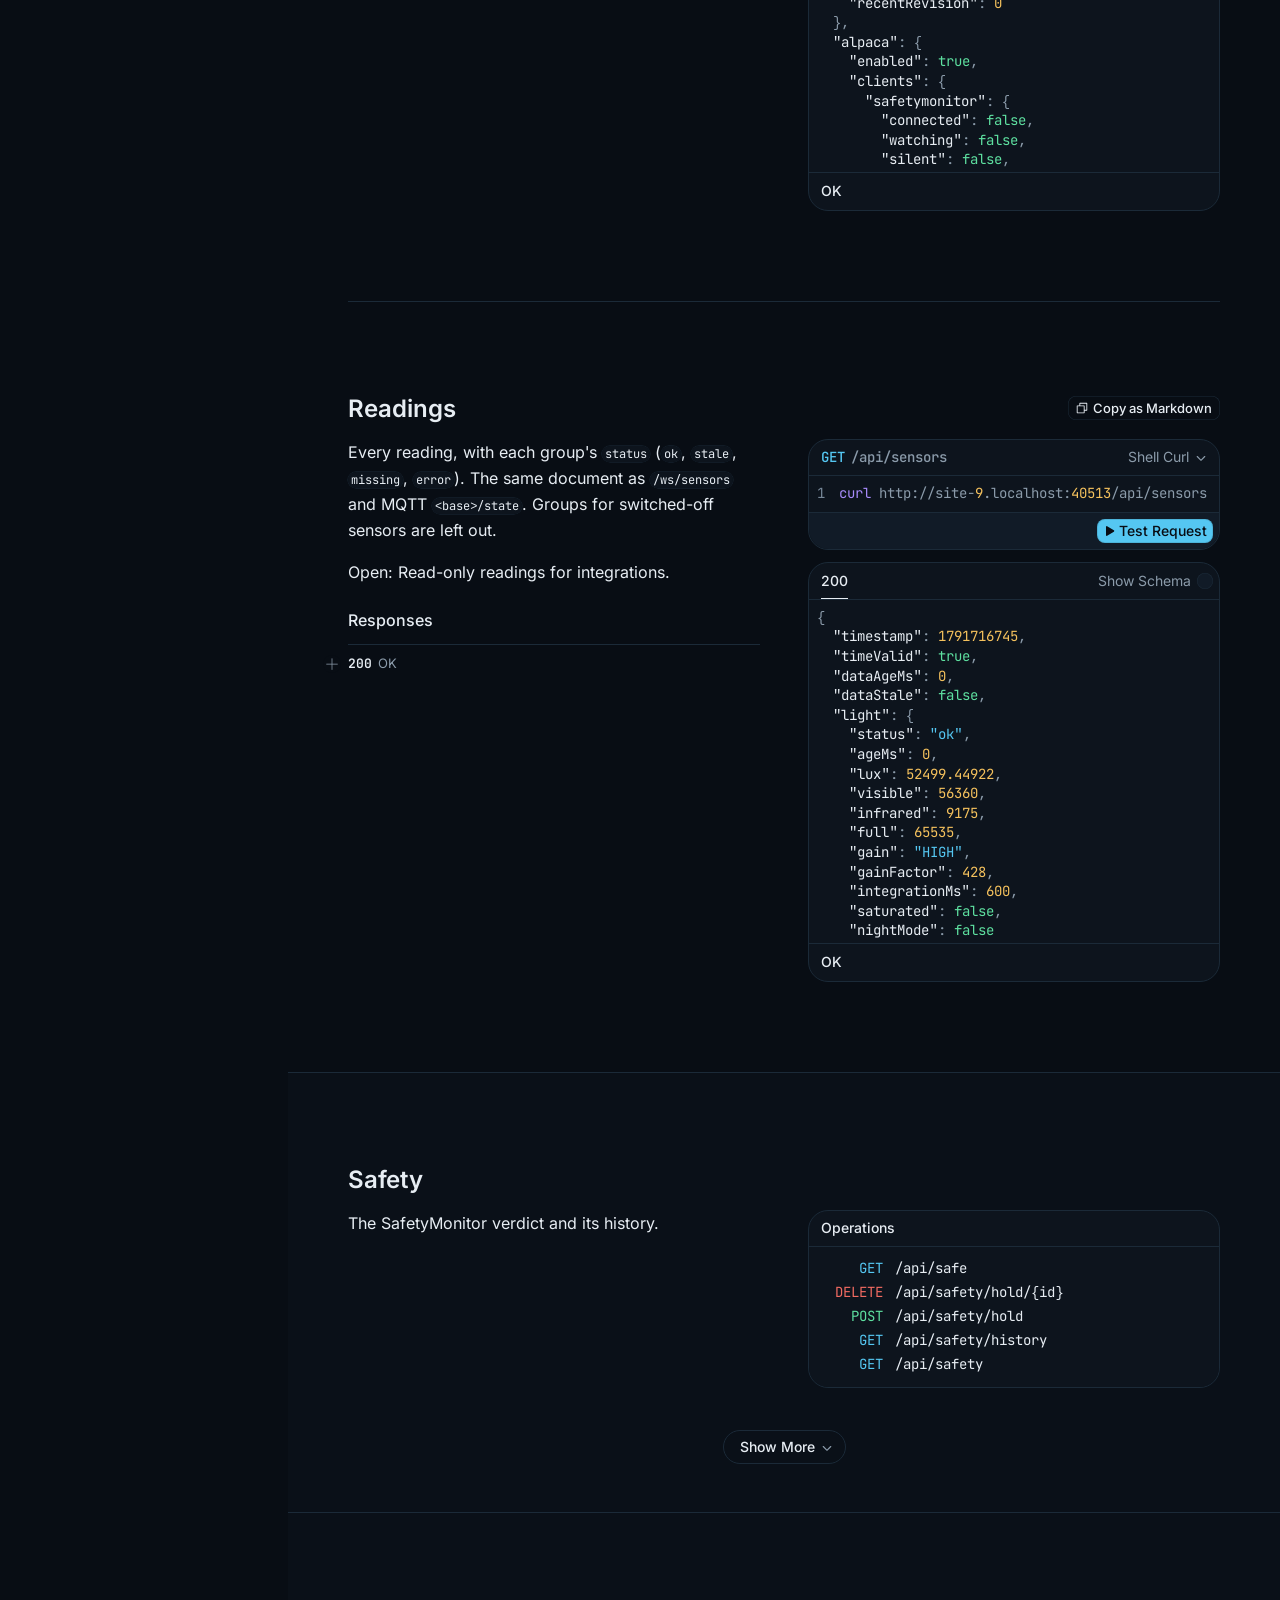
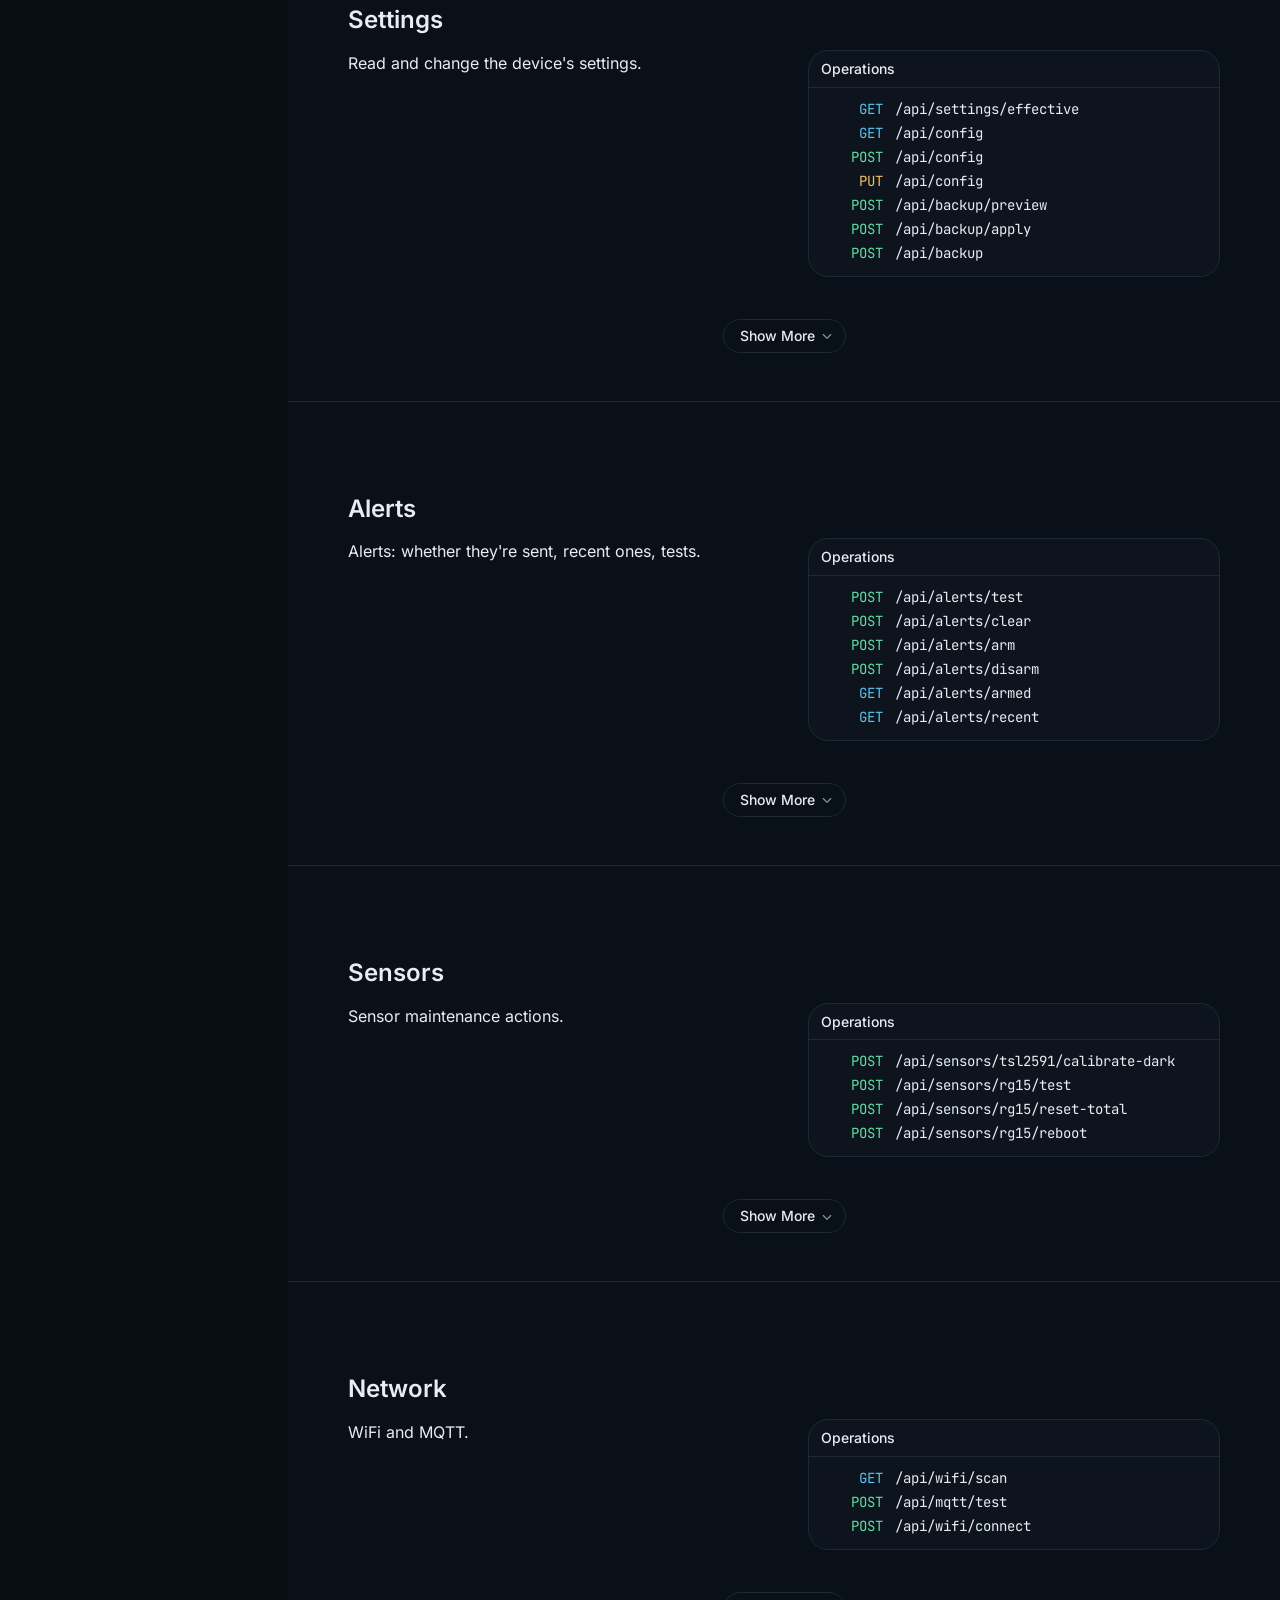
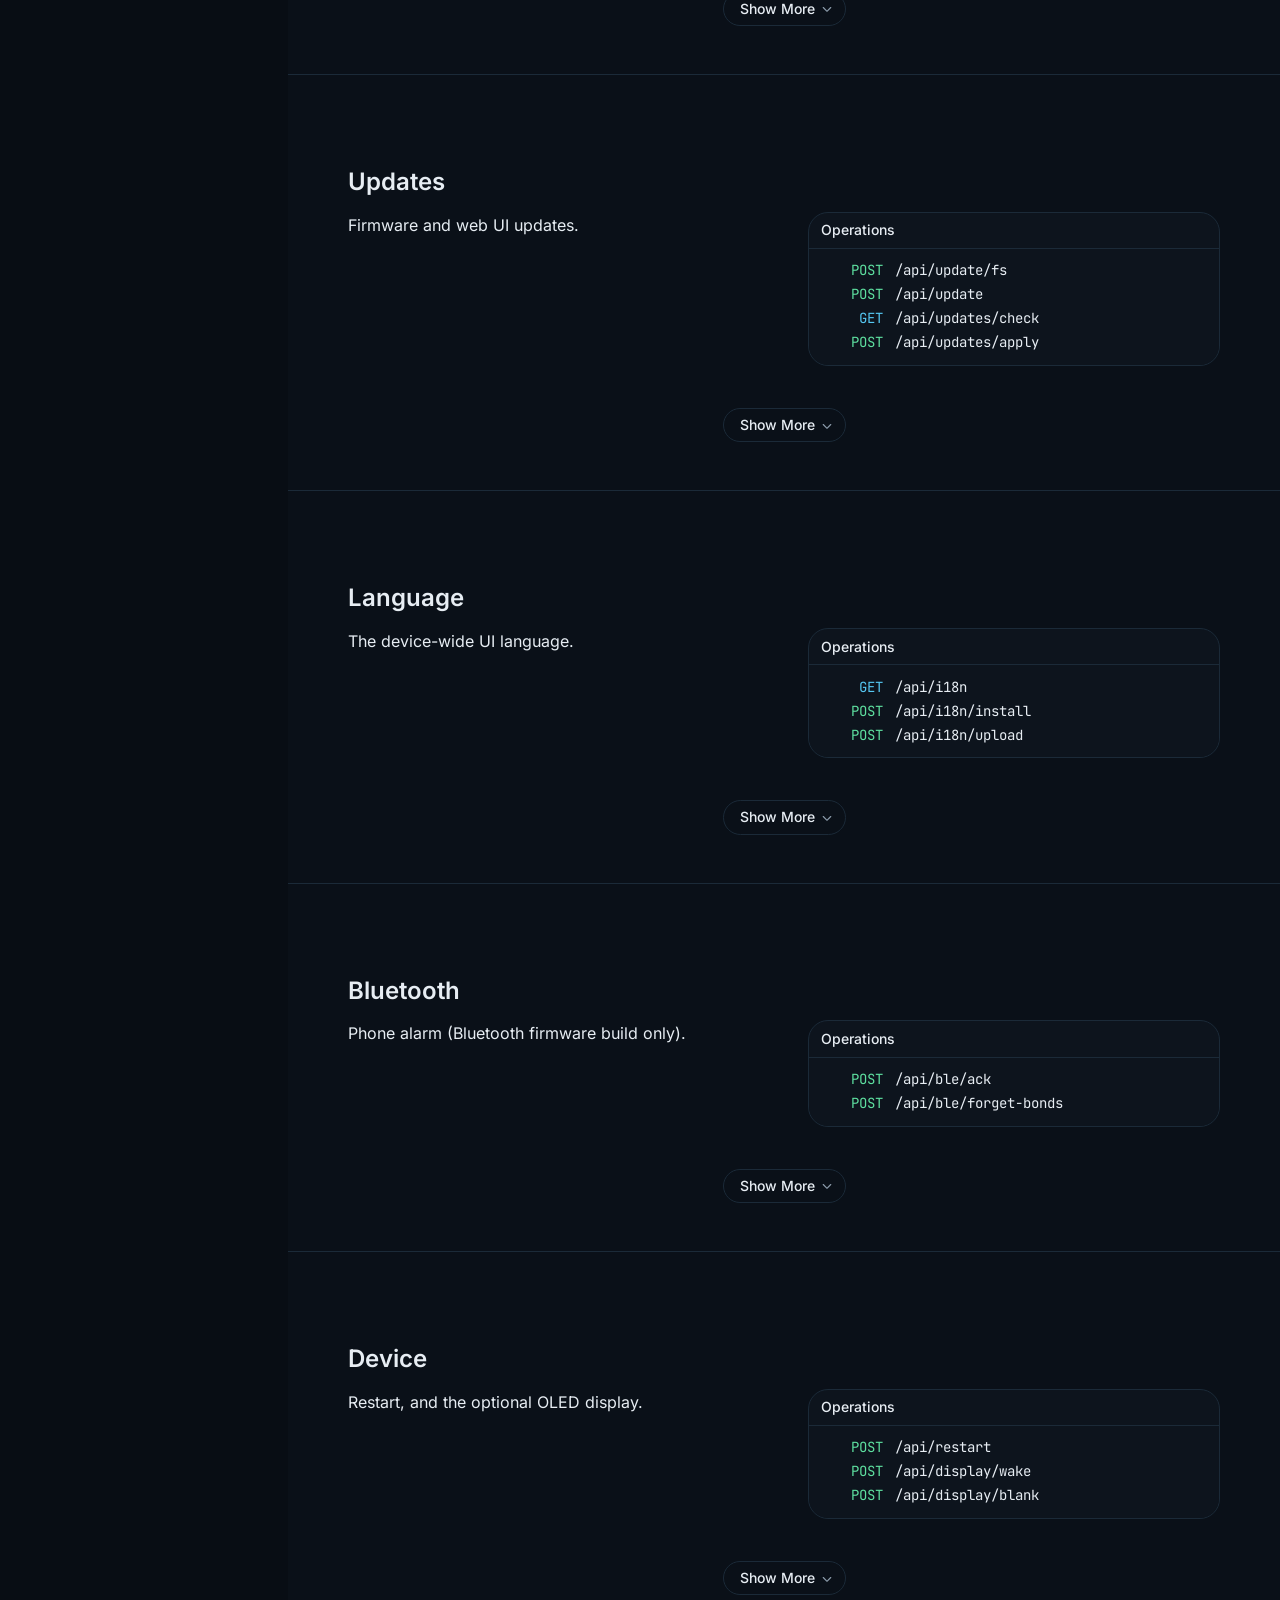
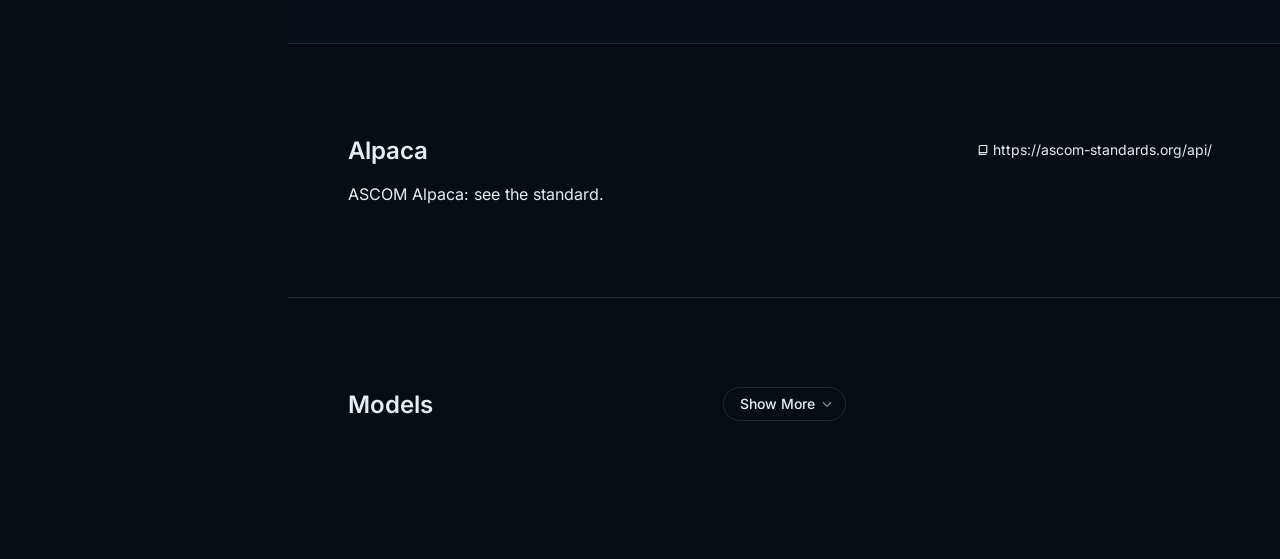
==== commit c49d77b7: "Demo from DeanJ87/SQMeter@34d33880de4daaf4bf6247114e71210fd39321bf DeanJ87/SQMeter@34d33880de4daaf4b" ====
--- a/explorer/index.html
+++ b/explorer/index.html
@@ -8,7 +8,7 @@
     <link rel="icon" type="image/svg+xml" href="../favicon.svg" />
     <link rel="icon" type="image/png" sizes="32x32" href="../favicon-32.png" />
     <title>SQMeter Demo</title>
-    <script type="module" crossorigin src="/assets/explorer-Bv31Fkvz.js"></script>
+    <script type="module" crossorigin src="/assets/explorer-CMe22Rnp.js"></script>
     <link rel="modulepreload" crossorigin href="/assets/rolldown-runtime-DcNxTHDL.js">
     <link rel="modulepreload" crossorigin href="/assets/preload-helper-D2_Bp7IV.js">
     <link rel="modulepreload" crossorigin href="/assets/reactivity.esm-bundler-B2GH8O3Q.js">
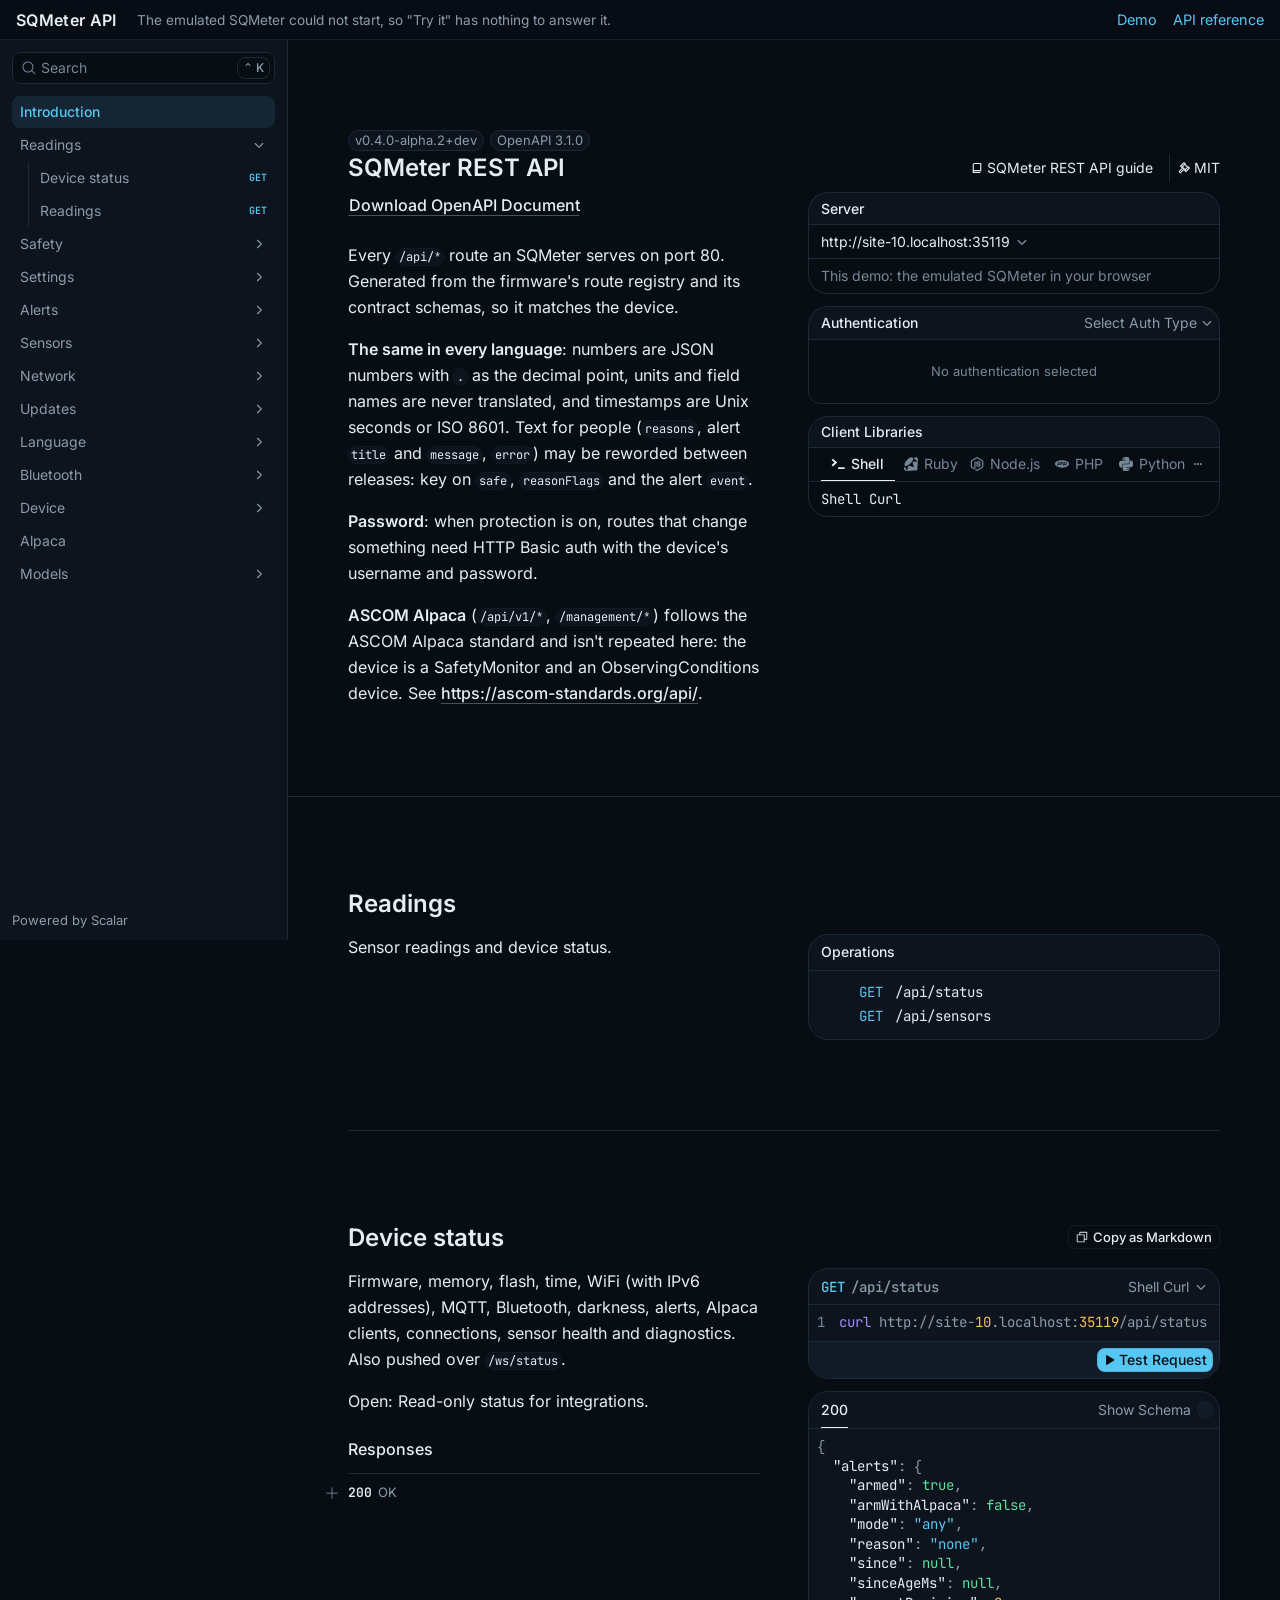
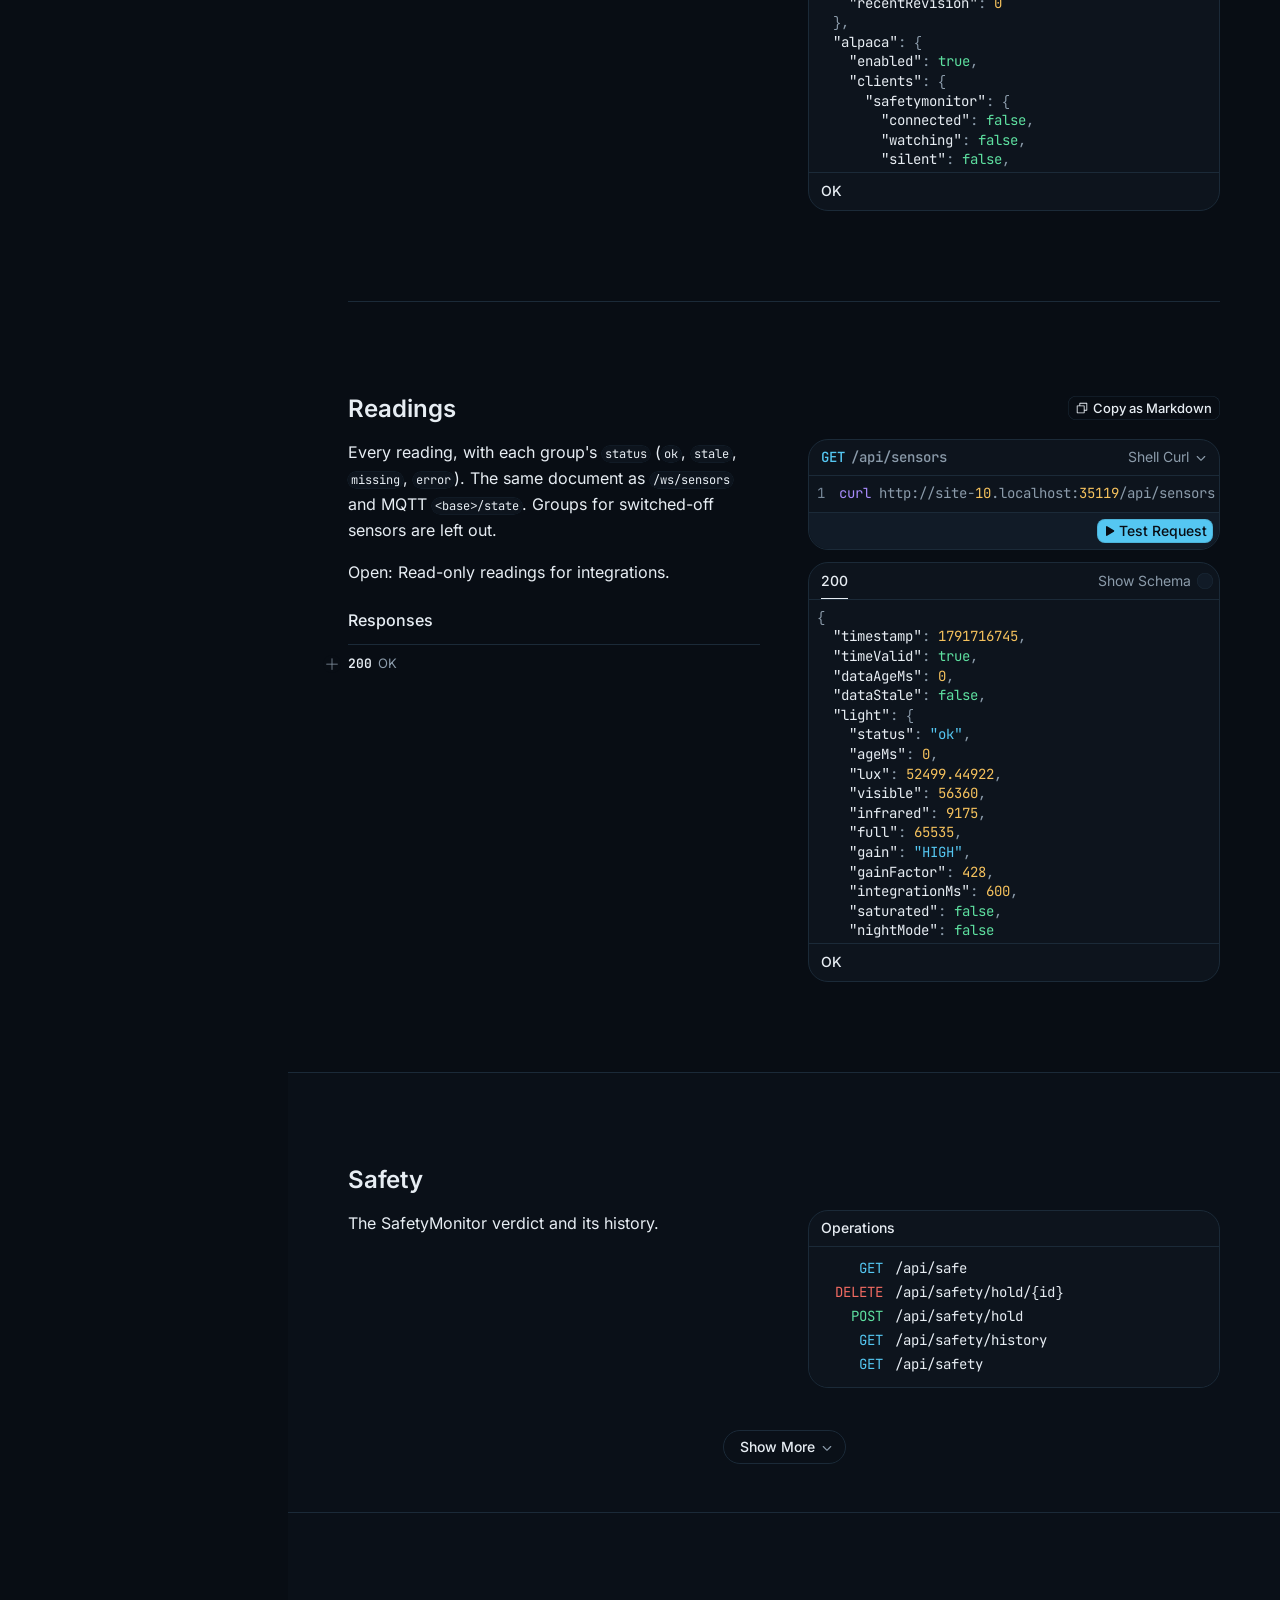
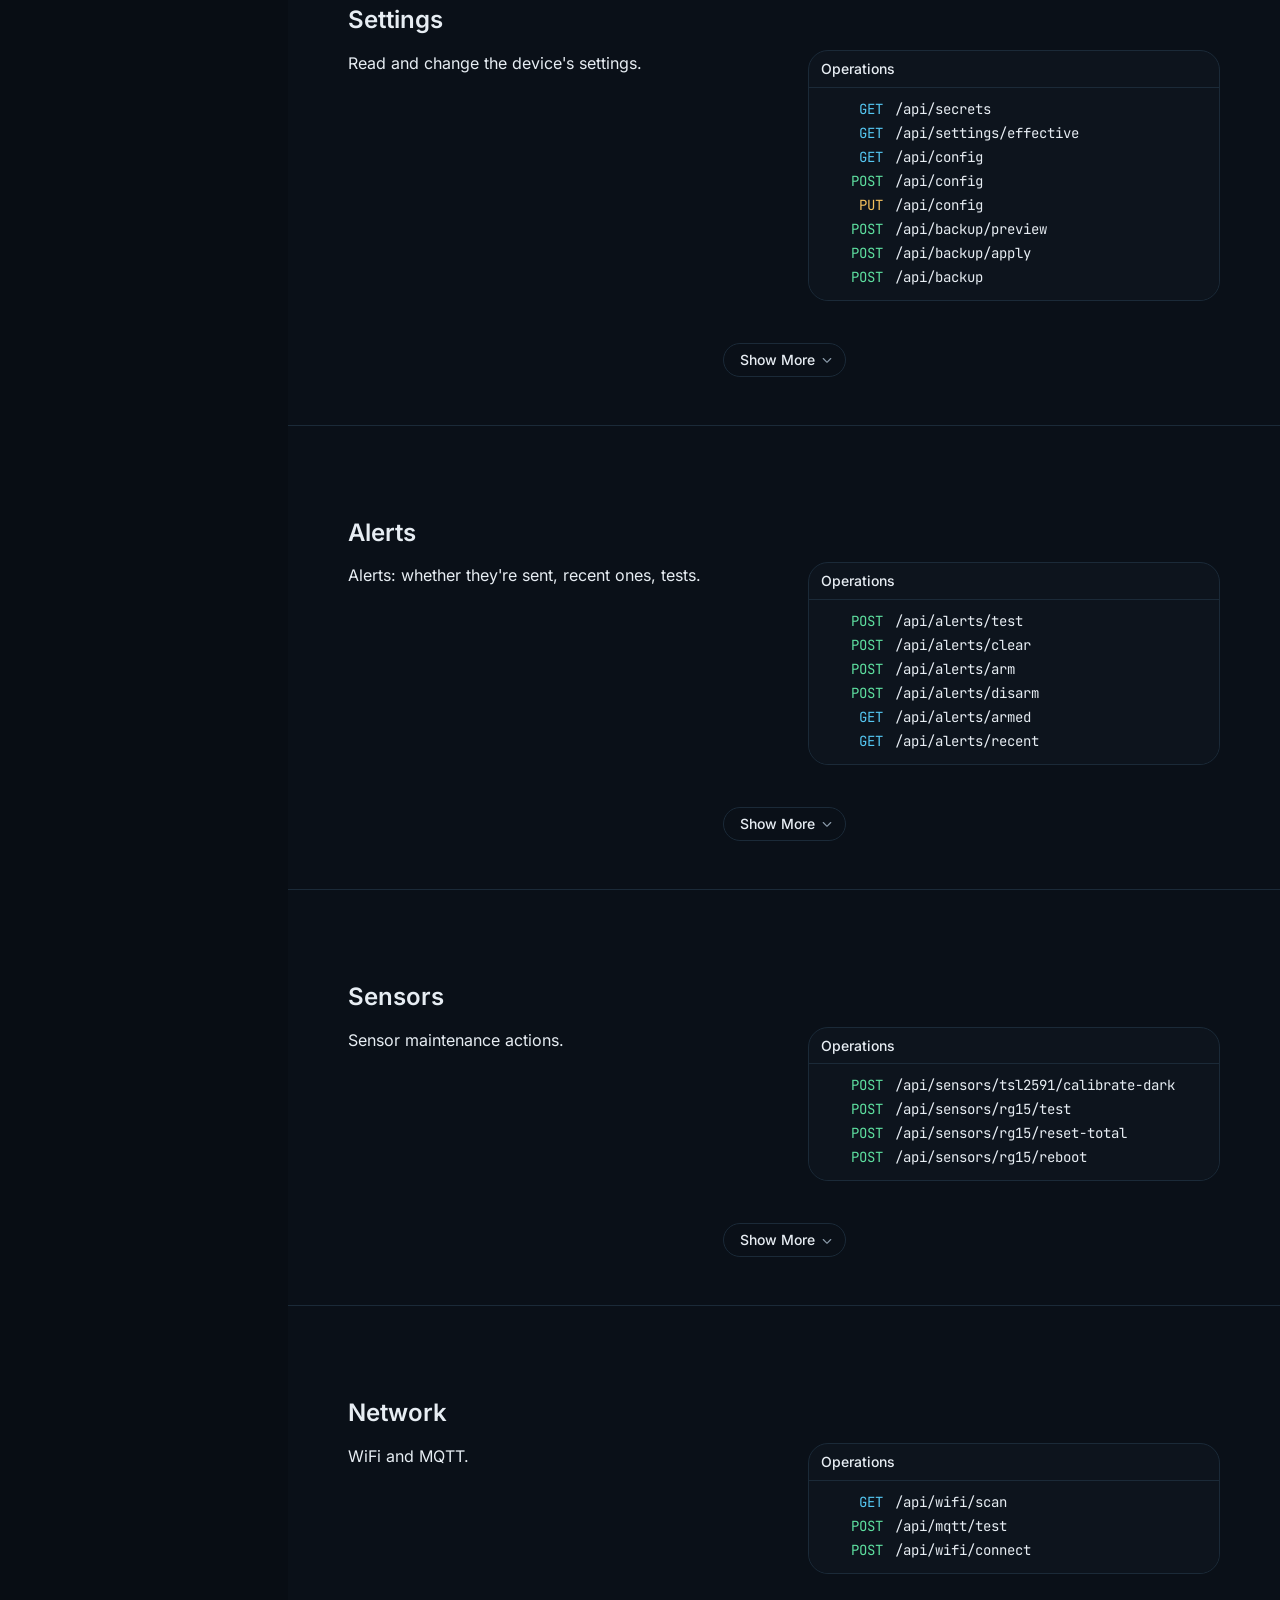
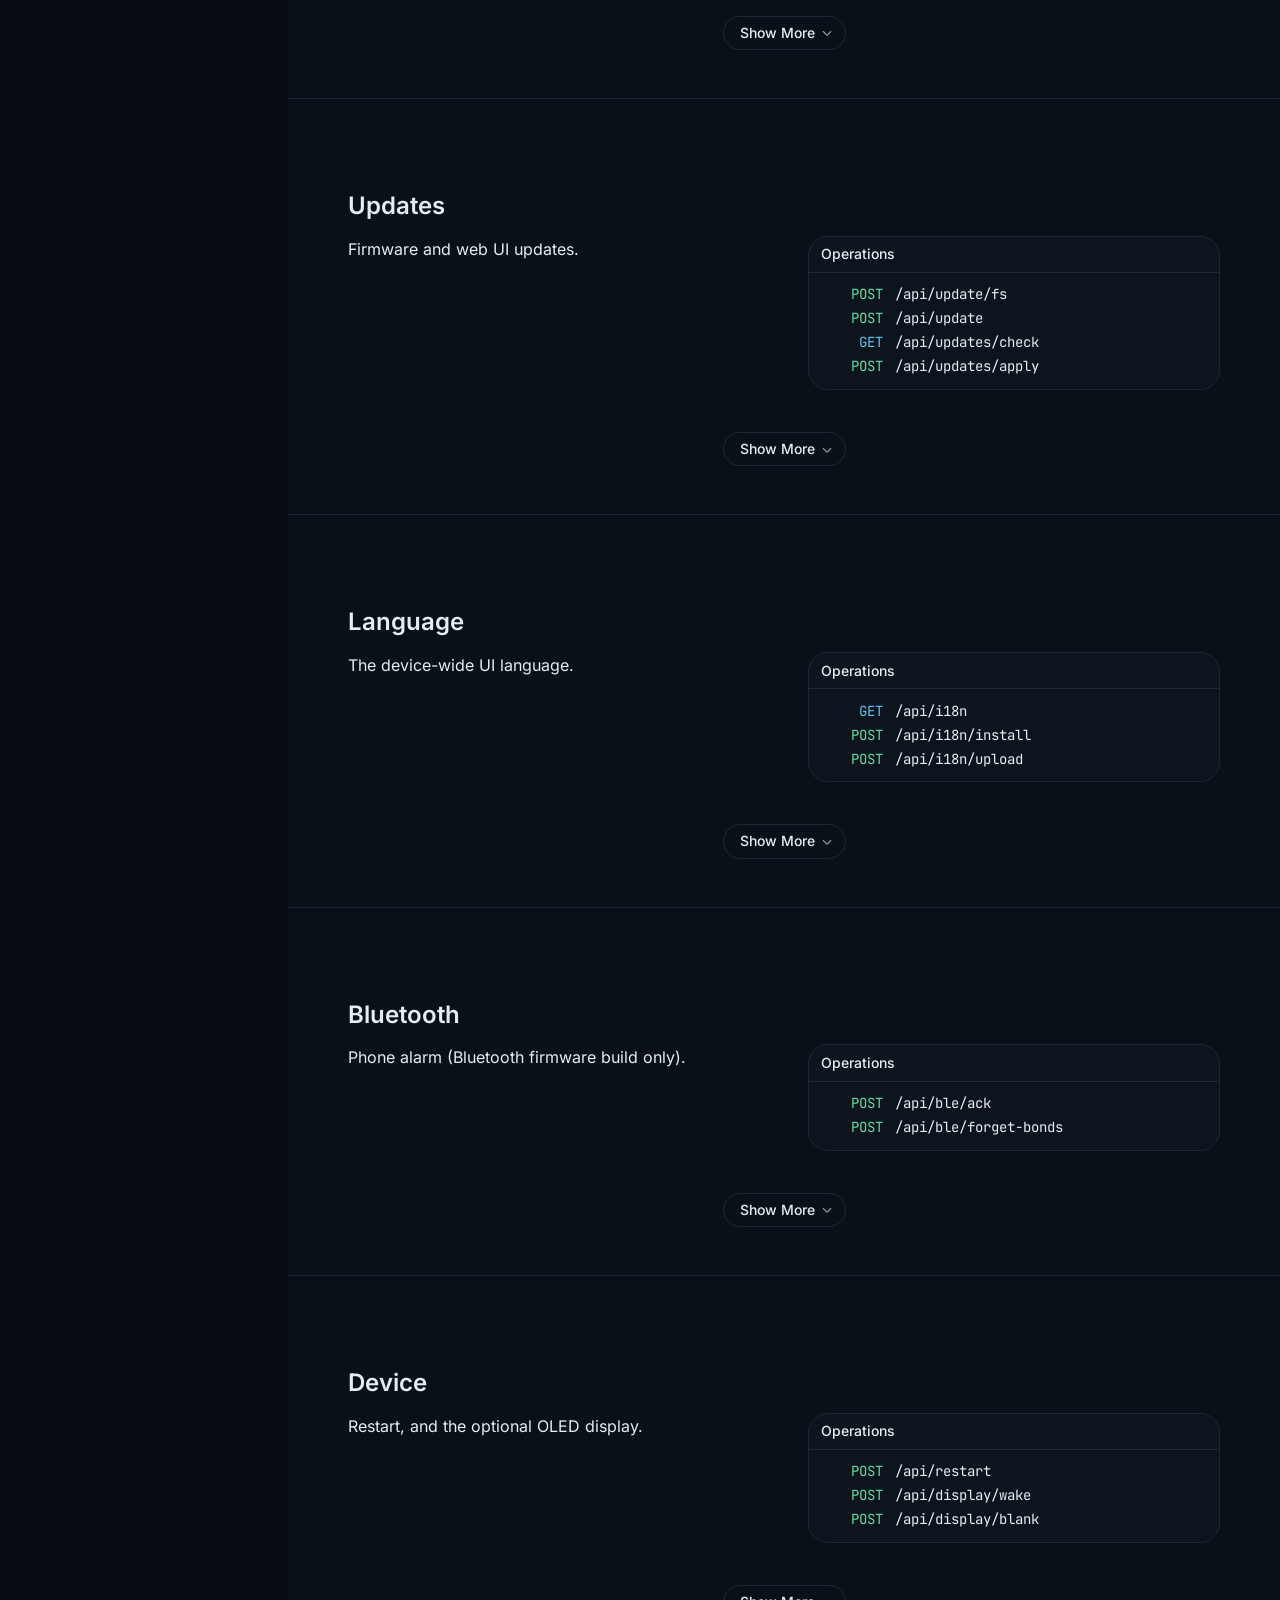
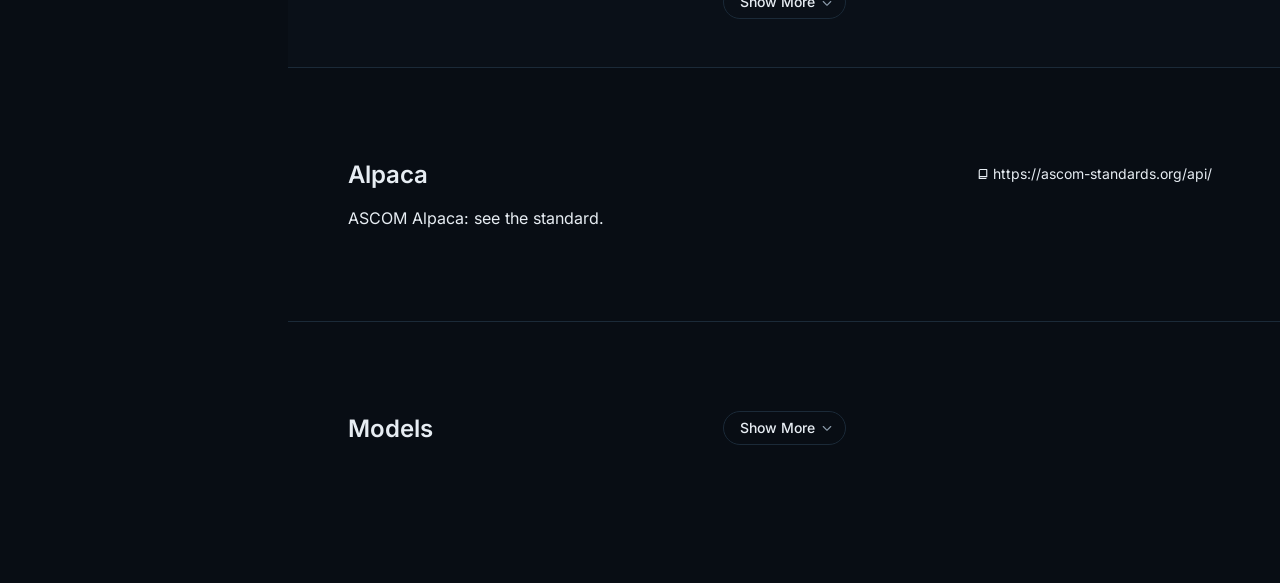
==== commit a11e3f74: "Demo from DeanJ87/SQMeter@e1cd4687bda53beab6d19b170fe4723df5927002 DeanJ87/SQMeter@e1cd4687bda53beab" ====
--- a/explorer/index.html
+++ b/explorer/index.html
@@ -8,7 +8,7 @@
     <link rel="icon" type="image/svg+xml" href="../favicon.svg" />
     <link rel="icon" type="image/png" sizes="32x32" href="../favicon-32.png" />
     <title>SQMeter Demo</title>
-    <script type="module" crossorigin src="/assets/explorer-CMe22Rnp.js"></script>
+    <script type="module" crossorigin src="/assets/explorer-C-7JfSt4.js"></script>
     <link rel="modulepreload" crossorigin href="/assets/rolldown-runtime-DcNxTHDL.js">
     <link rel="modulepreload" crossorigin href="/assets/preload-helper-D2_Bp7IV.js">
     <link rel="modulepreload" crossorigin href="/assets/reactivity.esm-bundler-B2GH8O3Q.js">
